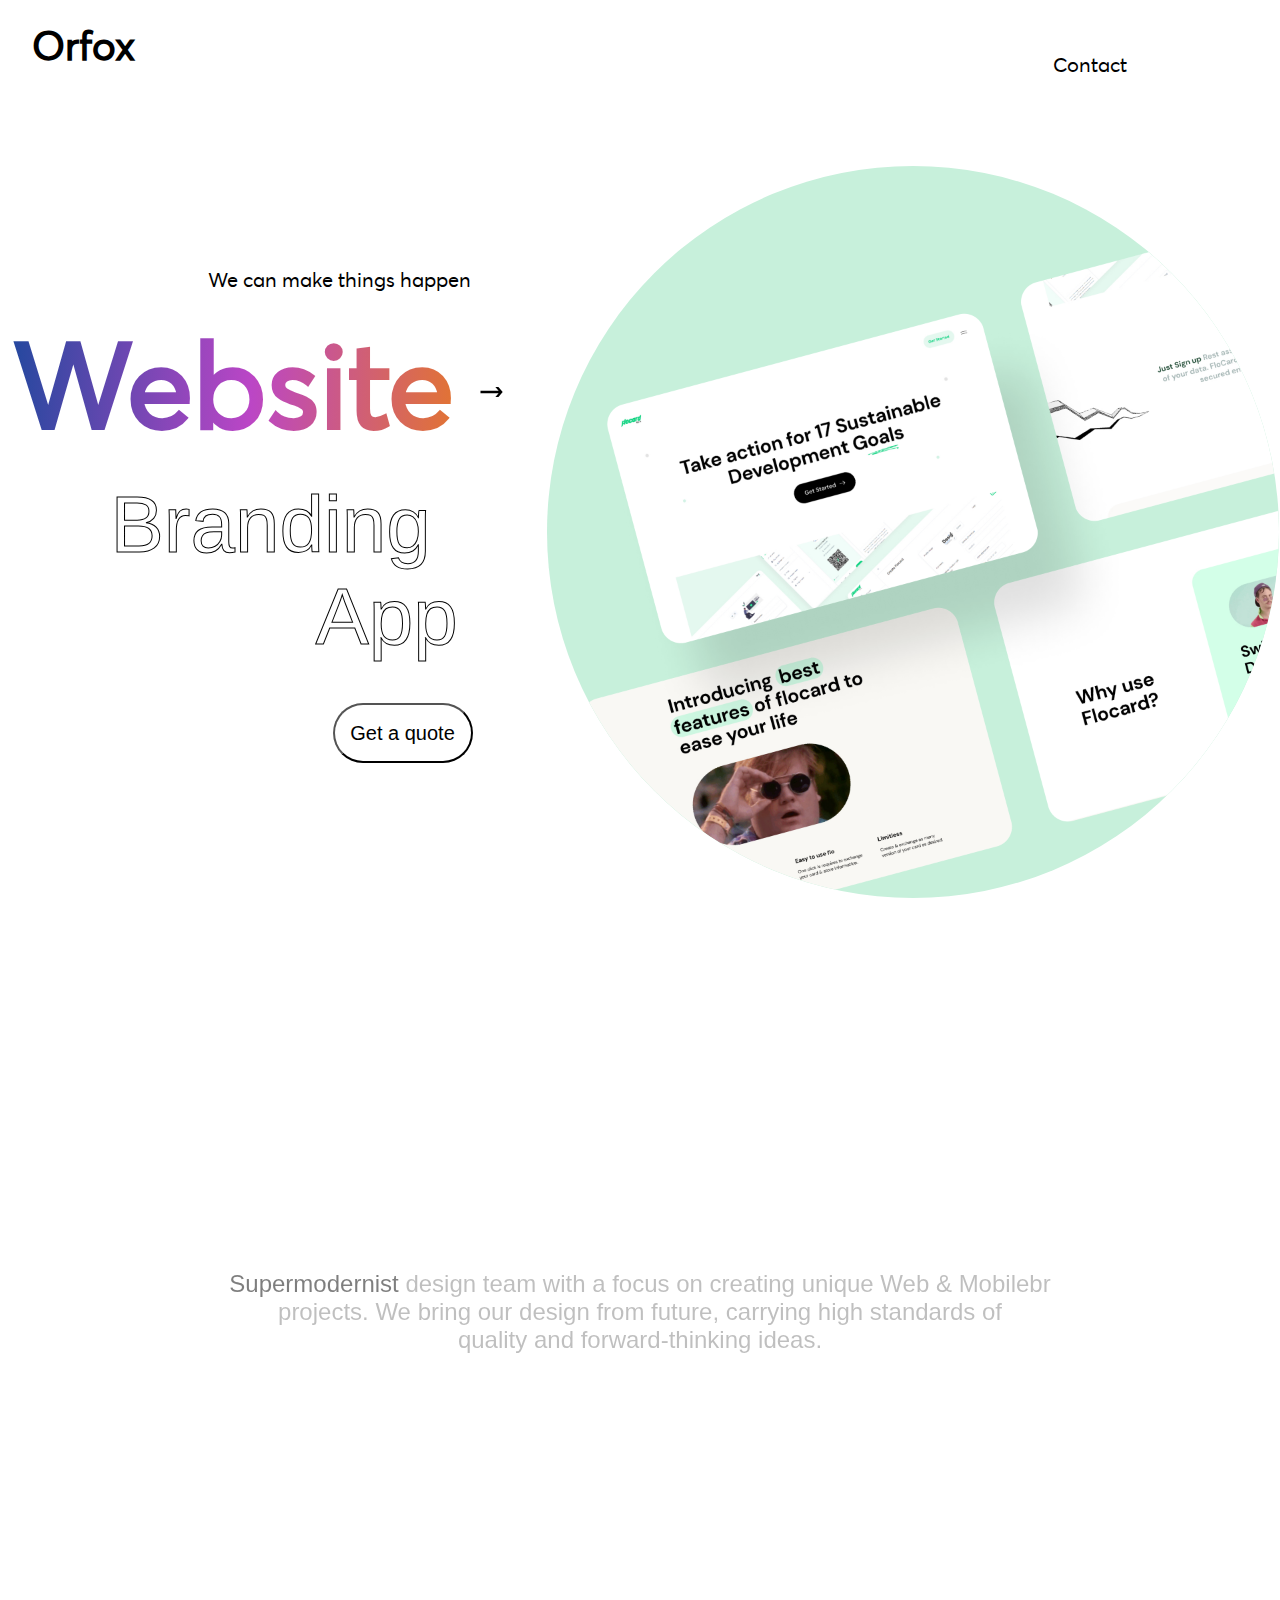
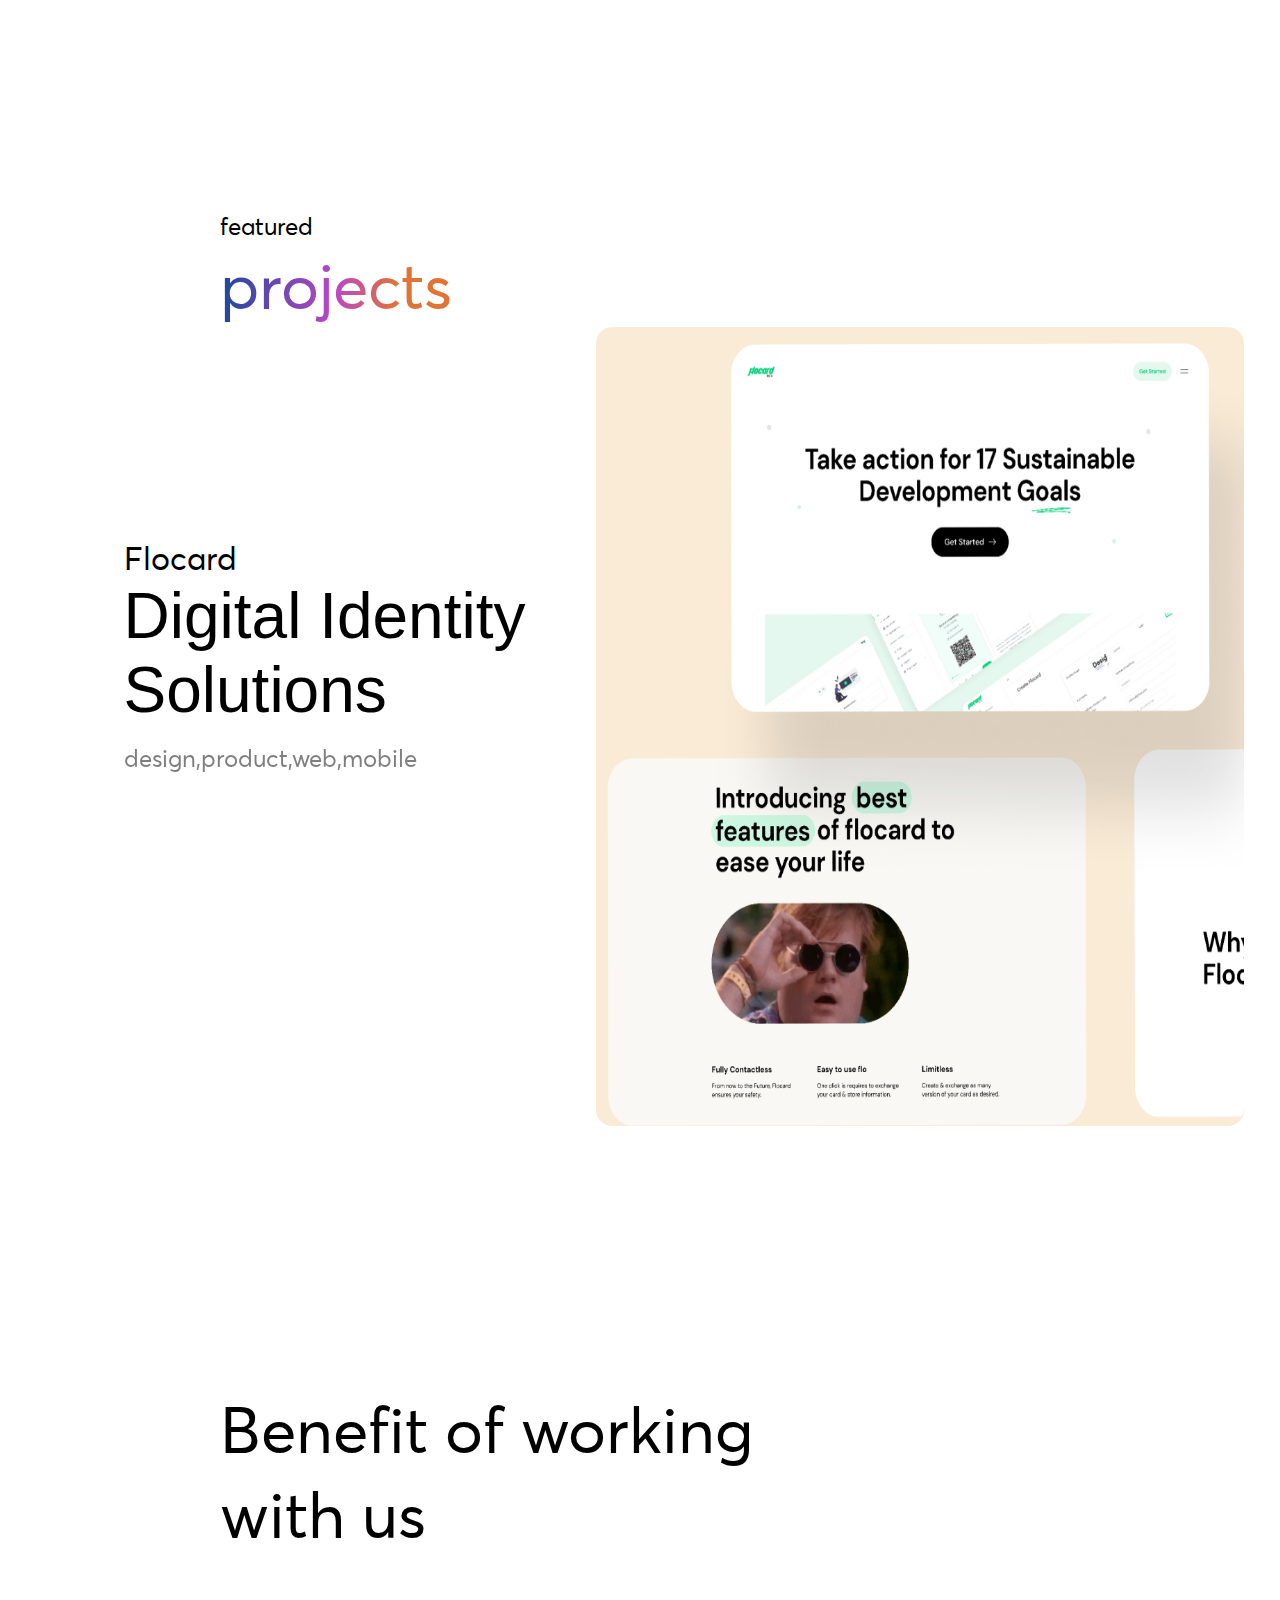
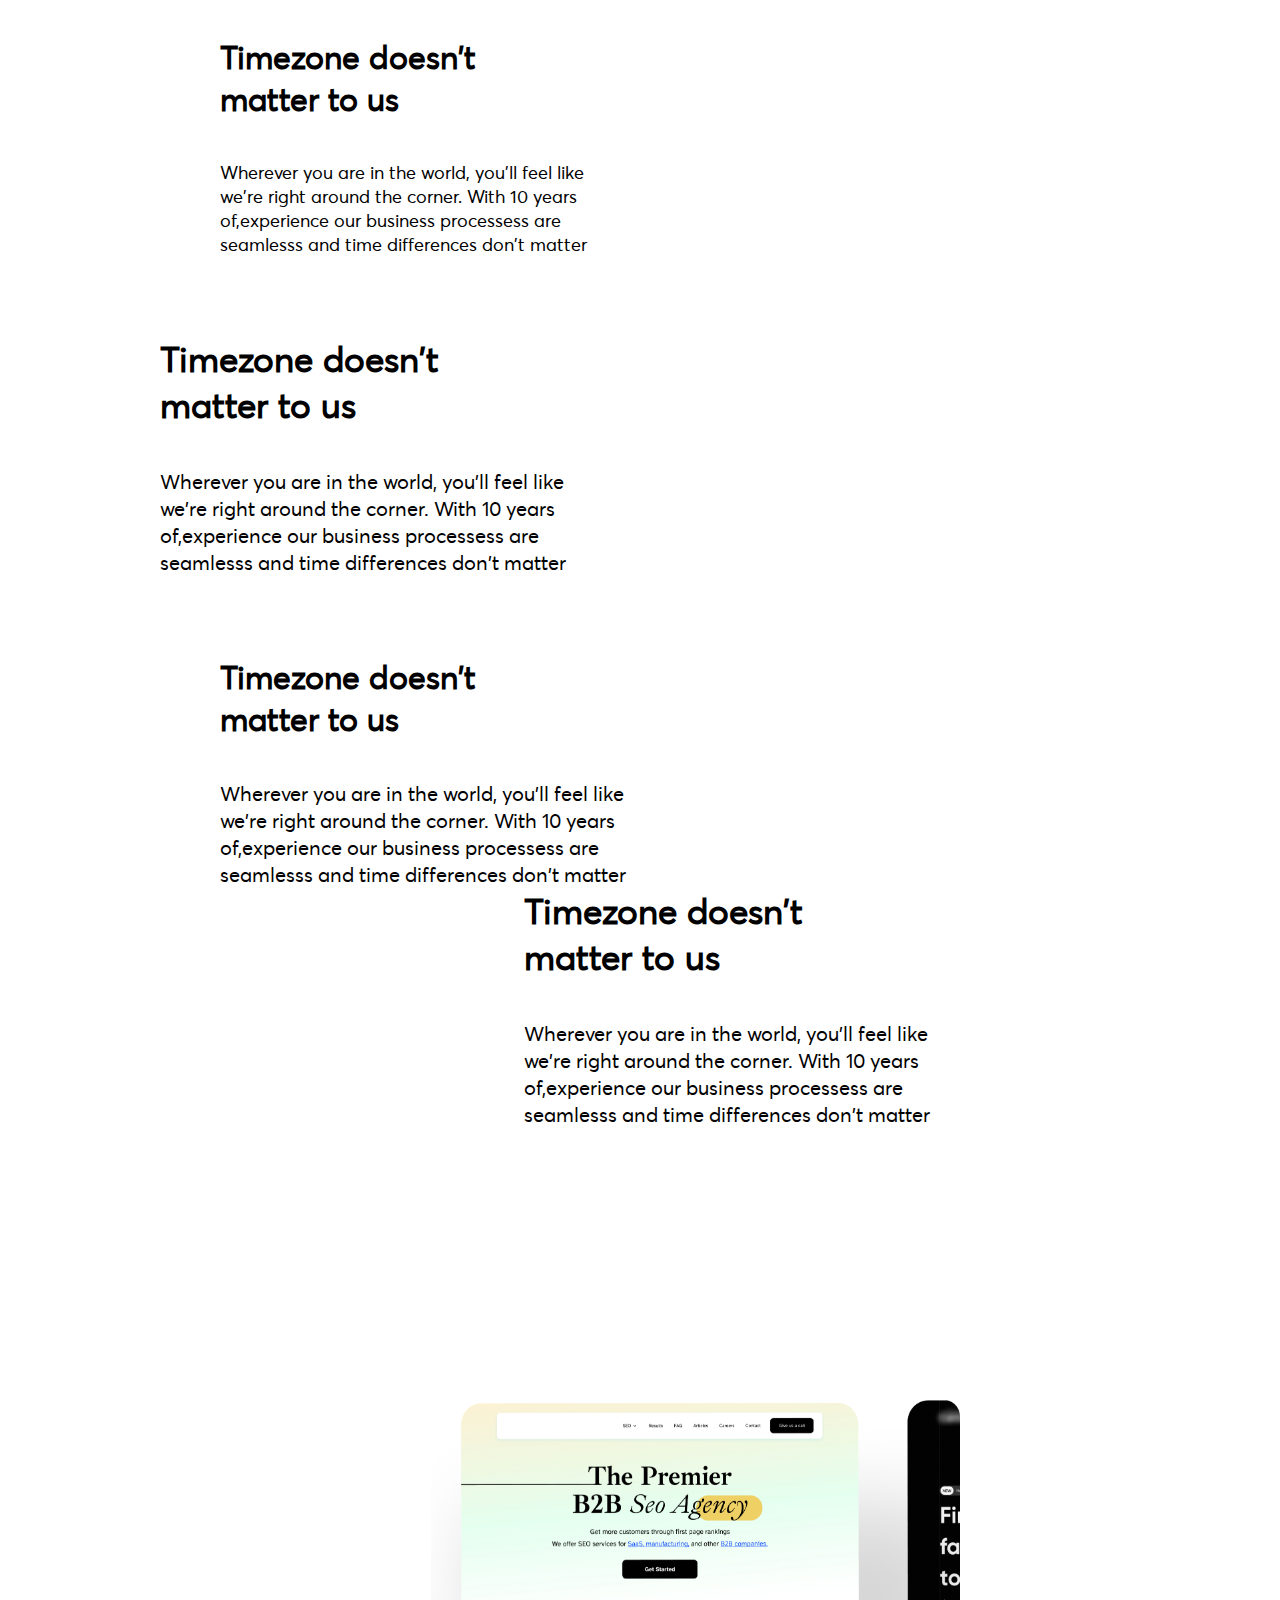
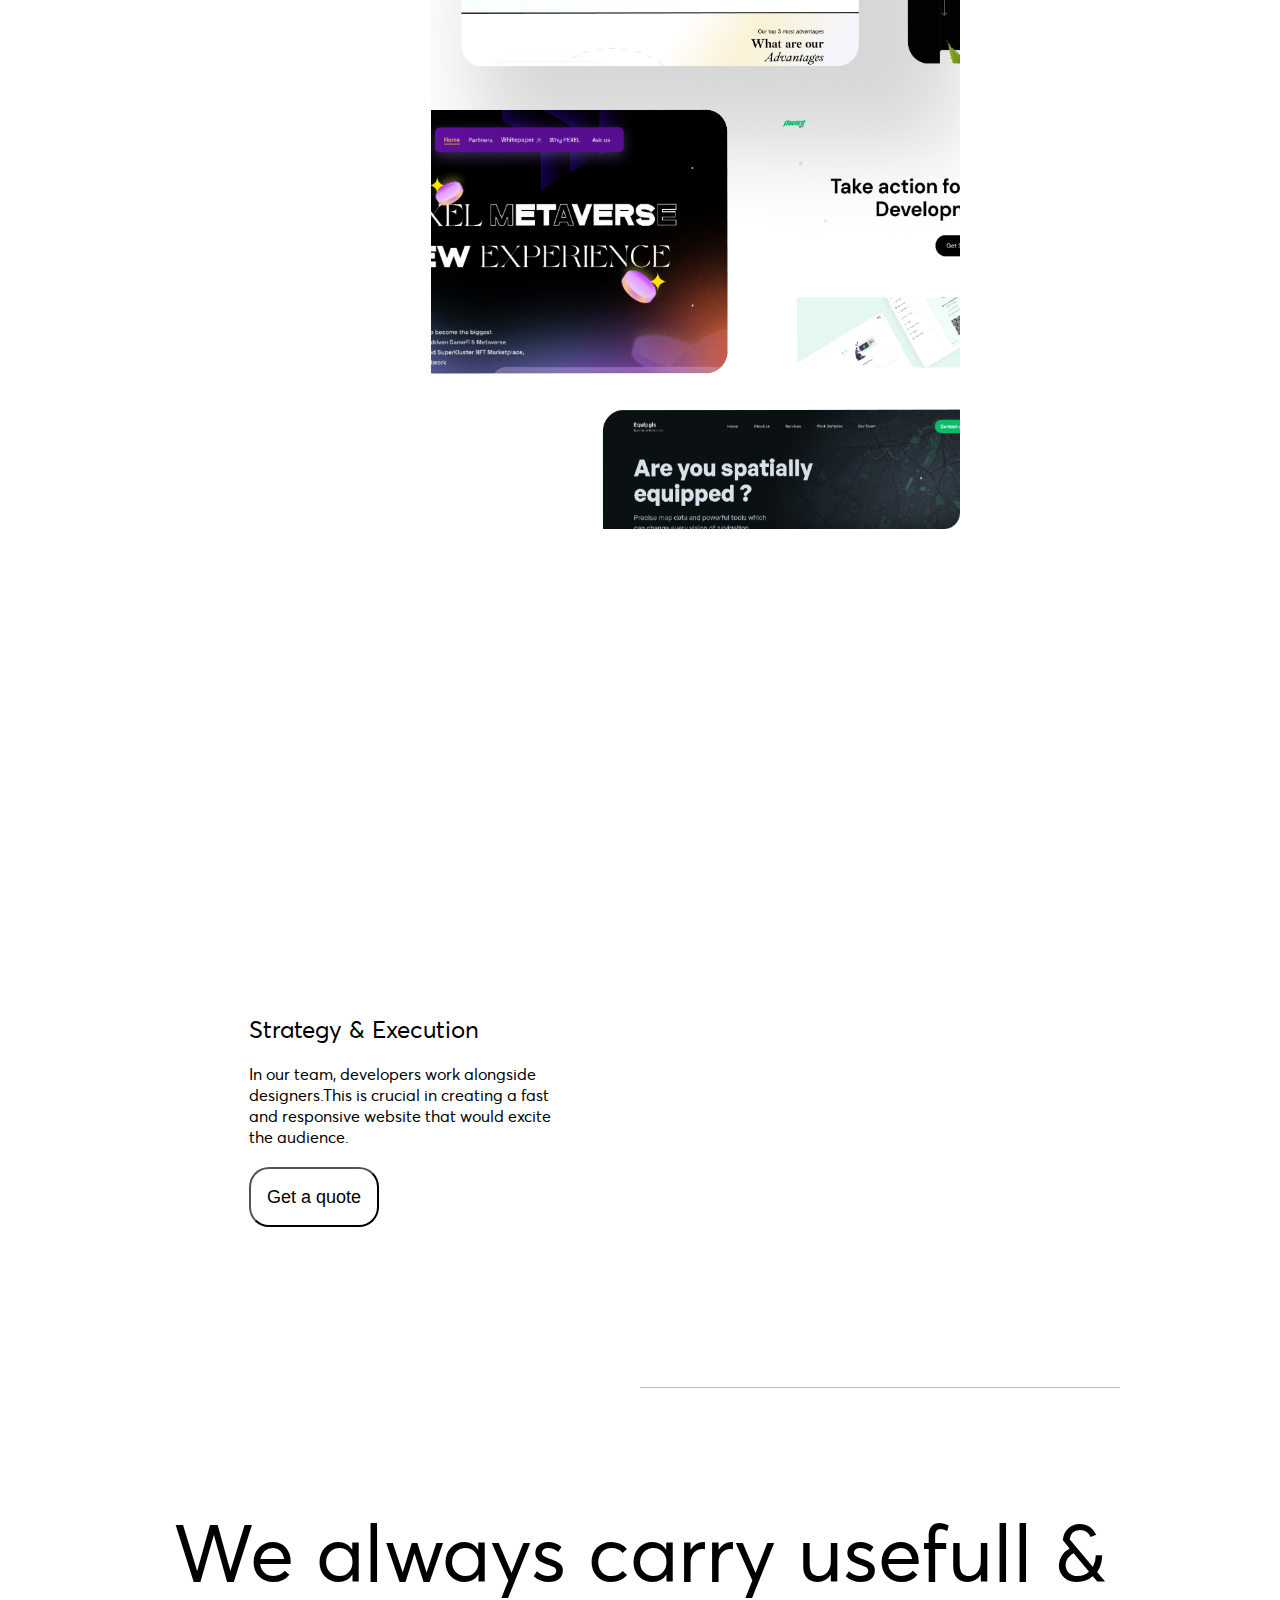
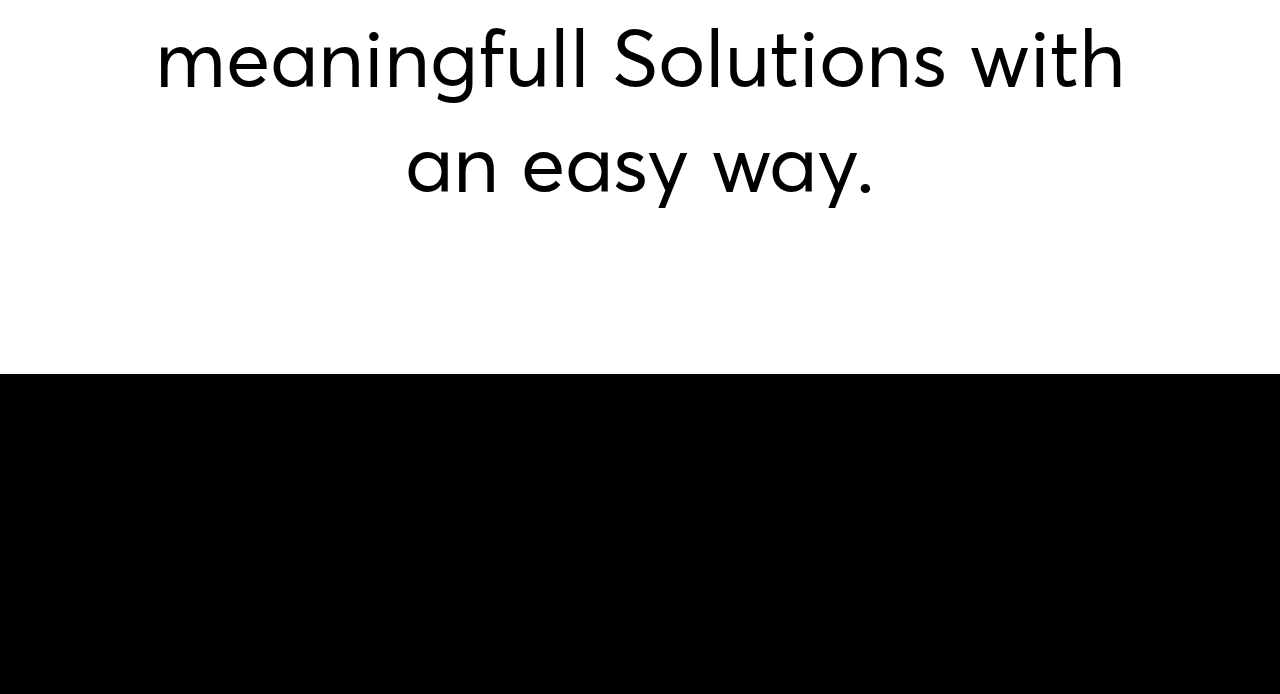
==== index.html @ 04b957c3 "newcodes" ====
<!DOCTYPE html>
<html lang="en">

<head>
    <meta charset="UTF-8">
    <meta http-equiv="X-UA-Compatible" content="IE=edge">
    <meta name="viewport" content="width=device-width, initial-scale=1.0">
    <title>Orfox</title>
    <link rel="stylesheet" href="style.css">
    <!-- @font-family: "myfont";
    src: url(website/myfont.ttf); -->

</head>

<body>
    <div class="nav">
        <label class="logo">Orfox</label>
        <ul>
            <li><a href="#">Contact</a></li>
        </ul>
    </div>
    <div class="row">
        <div class="col-1">
            <div>
                <p style="font-size:20px; margin-left: 206px;">We can make things happen</p>
                <div style="display: flex;">

                    <h1> <a href="#">Website</a> </h1>
                    <span style="font-size: 50px;
                    margin-top: 40px;
                    padding: 40px;">&#8407;</span>
                </div>
                <span class="branding">Branding<br></span>
                <span class="branding-app">App</span>
            </div>
            <input class="btn-primary" type="button" value="Get a quote">
            <!-- <a href="#" class="quote">Get a quote</a> -->
        </div>
        <div class="col-2">
            <div class="img">
                <img src="img1.png">
            </div>
        </div>
    </div>
    <div class="details">

        <p>
            <span class="word">Supermodernist</span> <span class="rest-word">
                design team with a focus on creating
                unique Web &
                Mobilebr
                <br>
                projects. We bring our design from future, carrying high standards of
                <br>
                quality and forward-thinking ideas.
            </span>
        </p>
    </div>
    <div style="margin-left: 220px;">
        <p style="font-size: 24px;">featured</p>

        <p class="project-text">projects</p>
    </div>
    <div class="row">
        <div class="col-3">
            <div class="text">
                <p>Flocard</p>
                <p style="font-family: 'Poppins', sans-serif;
                font-size: 64px;">Digital Identity <br>
                    Solutions</p>
                <p class="opacity-para">design,product,web,mobile</p>
            </div>
        </div>
        <div class="col-4">
            <div class="pic">
                <img style="width: 648px; height: 799px; background-color: antiquewhite; border-radius: 16px;"
                    src="img2.png">
            </div>
        </div>
    </div>
    <div class="middle-para">
        <div class="middle-text">
            <p>Benefit of working <br>
                with us</p>
            <div class="heading-1">
                <p> <b> Timezone doesn't <br>
                        matter to us </b> </p>
                <p style="
                font-size: 18px;
                margin-top: 40px;
              ">Wherever you are in the world, you'll feel like <br>
                    we're right around the corner. With 10 years <br>
                    of,experience our business processess are <br>
                    seamlesss and time differences don't matter</p>
            </div>
        </div>
        <div class="heading-2">
            <p> <b> Timezone doesn't <br>
                    matter to us </b> </p>
            <p style="
                font-size: 20px;
                margin-top: 40px;
              ">Wherever you are in the world, you'll feel like <br>
                we're right around the corner. With 10 years <br>
                of,experience our business processess are <br>
                seamlesss and time differences don't matter</p>
        </div>
    </div>

    <div class="last-para">
        <div class="last-text">
            <!-- <p>Benefit of working <br>
                with us</p> -->
            <div class="heading-1">
                <p> <b> Timezone doesn't <br>
                        matter to us </b> </p>
                <p style="
                font-size: 20px;
                margin-top: 40px;
              ">Wherever you are in the world, you'll feel like <br>
                    we're right around the corner. With 10 years <br>
                    of,experience our business processess are <br>
                    seamlesss and time differences don't matter</p>
            </div>
        </div>
        <div class="heading-4">
            <p> <b> Timezone doesn't <br>
                    matter to us </b> </p>
            <p style="font-size: 20px; margin-top: 40px;">
                Wherever you are in the world, you'll feel like <br>
                we're right around the corner. With 10 years <br>
                of,experience our business processess are <br>
                seamlesss and time differences don't matter</p>
        </div>
    </div>

    <div class="row">
        <div class="col-5">
            <img src="last-section.png" style="width: 529px; height: 729px;
            margin-top: 17rem; ">
        </div>
        <div class="col-6">
            <span>Strategy & Execution</span>
            <p>In our team, developers work alongside <br>
                designers.This is crucial in creating a fast <br>
                and responsive website that would excite <br> the audience. </p>
            <input class="btn-secondary" type="button" value="Get a quote">
        </div>
    </div>

    <span class="false-line"></span>

    <p class="footer-line">We always carry usefull & <br> meaningfull Solutions with <br> an easy way.</p>


    <div class="footer">
        <!-- <div class="footer-text">
            <p>Orfox</p>
            <p>Copyright © 2020</p>
        </div> -->

</body>

</html>
---- style.css ----
/* Fonts */

@font-face {
  font-family: "averta_cyblack_italic";
  src: url("./fonts/avertacy-blackitalic-webfont.woff2") format("woff2"),
    url("./fonts/avertacy-blackitalic-webfont.woff") format("woff");
  font-weight: normal;
  font-style: normal;
}

@font-face {
  font-family: "averta_cyextrabold_italic";
  src: url("./fonts/avertacy-extrabolditalic-webfont.woff2") format("woff2"),
    url("./fonts/avertacy-extrabolditalic-webfont.woff") format("woff");
  font-weight: normal;
  font-style: normal;
}

@font-face {
  font-family: "averta_cysemibold_italic";
  src: url("./fonts/avertacy-semibolditalic-webfont.woff2") format("woff2"),
    url("./fonts/avertacy-semibolditalic-webfont.woff") format("woff");
  font-weight: normal;
  font-style: normal;
}

@font-face {
  font-family: "averta_cyregular_italic";
  src: url("./fonts/avertacy-regularitalic-webfont.woff2") format("woff2"),
    url("./fonts/avertacy-regularitalic-webfont.woff") format("woff");
  font-weight: normal;
  font-style: normal;
}

@font-face {
  font-family: "averta_cylight_italic";
  src: url("./fonts/avertacy-lightitalic-webfont.woff2") format("woff2"),
    url("./fonts/avertacy-lightitalic-webfont.woff") format("woff");
  font-weight: normal;
  font-style: normal;
}

@font-face {
  font-family: "averta_cythin_italic";
  src: url("./fonts/avertacy-thinitalic-webfont.woff2") format("woff2"),
    url("./fonts/avertacy-thinitalic-webfont.woff") format("woff");
  font-weight: normal;
  font-style: normal;
}

@font-face {
  font-family: "averta_cyextrathin_italic";
  src: url("./fonts/avertacy-extrathinitalic-webfont.woff2") format("woff2"),
    url("./fonts/avertacy-extrathinitalic-webfont.woff") format("woff");
  font-weight: normal;
  font-style: normal;
}

@font-face {
  font-family: "averta_cyblack";
  src: url("./fonts/avertacy-black-webfont.woff2") format("woff2"),
    url("./fonts/avertacy-black-webfont.woff") format("woff");
  font-weight: normal;
  font-style: normal;
}

@font-face {
  font-family: "averta_cyextrabold";
  src: url("./fonts/avertacy-extrabold-webfont.woff2") format("woff2"),
    url("./fonts/avertacy-extrabold-webfont.woff") format("woff");
  font-weight: normal;
  font-style: normal;
}

@font-face {
  font-family: "averta_cybold";
  src: url("./fonts/avertacy-bold-webfont.woff2") format("woff2"),
    url("./fonts/avertacy-bold-webfont.woff") format("woff");
  font-weight: normal;
  font-style: normal;
}

@font-face {
  font-family: "averta_cyregular";
  src: url("./fonts/avertacy-regular-webfont.woff2") format("woff2"),
    url("./fonts/avertacy-regular-webfont.woff") format("woff");
  font-weight: normal;
  font-style: normal;
}

* {
  margin: 0;
  padding: 0;
  text-decoration: none;
  list-style: none;
}
body {
  font-family: "averta_cyregular";
  /* font-size: 16px;
  color: #000;
  background-color: #fff; */
}

label.logo {
  font-size: 40px;
  padding: 2rem;
  font-weight: bold;
  line-height: 90px;
}
.nav ul {
  float: right;
  margin-right: 130px;
}
.nav li {
  display: inline-block;
  margin: 0 10px;
  font-size: 20px;
  border-radius: 20px;
  display: flex;
  align-items: center;
  margin-top: 40px;
  line-height: 50px;
  /* background-color: rgb(36, 36, 36); */
  /* color: black; */
  /* filter: brightness(0.8); */
}
.nav li a {
  color: black;
  width: 100px;
  text-align: center;
}
.nav li :hover {
  background-color: black;
  border-radius: 20px;
}
.nav li a:hover {
  color: white;
}
/* p {
  font-size: larger;
  padding: 200px;
} */
.row {
  display: flex;
  justify-content: space-around;
  /* text-align: center; */
  flex-wrap: wrap;
}
.col-1 {
  /* flex-basis: 50%; */
  min-width: 300px;
  margin-top: 11rem;
}
.col-1 h1 {
  font-size: 120px;
  margin: 10px;
  background: linear-gradient(
    92.93deg,
    #26489f 0.91%,
    #bb46c6 53.99%,
    #e17335 98.91%
  );
  background-clip: text;
  -webkit-text-fill-color: transparent;
}
.col-1 h2 {
  font-size: 70px;
  margin-left: 155px;
  font-family: Outline, Sans Serif;
}

.quote {
  display: inline-block;
  margin-left: 155px;
  font-size: 15px;
  border-radius: 20px;

  text-align: center;
  margin-top: 40px;
  line-height: 50px;
  background-color: black;
  color: white;
  border-radius: 20px;
  width: 130px;
}
.col-2 img {
  width: 732px;
  border-radius: 368px;
  margin-top: 76px;
  height: 732px;
  background-color: #c7f0db;
}
.details {
  height: 60vh;
  text-align: center;
  margin-top: 23rem;
  font-size: 24px;
  font-family: "Poppins", sans-serif;
}
.details,
.rest-word {
  opacity: 0.5;
}
.project-text {
  font-size: 64px;

  background: linear-gradient(
    92.93deg,
    #26489f 0.91%,
    #bb46c6 10.99%,
    #e17335 16.91%
  );
  background-clip: border-box;
  background-clip: text;
  -webkit-text-fill-color: transparent;
}
/* .pic {
  width: 40rem;
  height: 45rem;
  margin-top: 60px;
} */
.text {
  font-size: 32px;
  margin-top: 210px;
  margin-left: 88px;
}
.opacity-para {
  font-size: 20px;
  margin-top: 15px;
  opacity: 0.5;
  font-size: 24px;
}
.middle-text {
  font-size: 64px;
  margin-top: 16rem;
  margin-left: 220px;
}

.heading-1 {
  margin-top: 80px;
  font-size: 32px;
}
.word {
  color: black;
}
.middle-para {
  display: ruby-base;
}
.heading-2 {
  margin-top: 80px;
  font-size: 35px;
  margin-left: 10rem;
}

.last-para {
  display: block ruby;
  margin-left: 220px;
}
.heading-4 {
  /* display: block ruby; */
  margin-left: 220px;
  font-size: 35px;
  margin-left: 19rem;
}

.col-6 span {
  font-size: 24px;
}
.col-6 p {
  margin-top: 18px;
}
.col-6 {
  margin-right: 30rem;
  margin-top: 30rem;
}
.col-5 {
  margin-left: 10rem;
}
.col-5 img {
  width: 529px;
  height: 729px;
  margin-top: 17rem;
  margin-right: 50px;
}
.btn-primary {
  background-color: white;
  width: 140px;
  height: 60px;
  border-radius: 30px;
  margin-top: 20px;
  font-size: 20px;
  border-color: #000;
  margin-left: 331px;
  margin-top: 40px;
}
.btn-primary:hover {
  background-color: #000;
  color: white;
}

.btn-secondary {
  background-color: white;
  width: 130px;
  height: 60px;
  border-radius: 20px;
  margin-top: 20px;
  font-size: 18px;
  border-color: #000;
  /* margin-left: 152px; */
  /* margin-top: 50px; */
}
.btn-secondary:hover {
  background-color: #000;
  color: white;
}
/* .branding {
  font-family: Averta CY;
  font-weight: 600;
  font-style: Semibold;
} */
.branding {
  font-family: "Averta CY", sans-serif;
  font-size: 5rem;
  -webkit-text-stroke: 1px #000;
  color: transparent;
  margin-left: 109px;
}
.branding-app {
  font-family: "Averta CY", sans-serif;
  font-size: 5rem;
  -webkit-text-stroke: 1px #000;
  color: transparent;
  margin-left: 314px;
}
.false-line {
  width: 30rem;
  border-bottom: 1px solid #bcbcbc;
  position: absolute;
  display: flex;
  justify-content: center;
  margin-left: 40rem;
  margin-top: 10rem;
}
.footer-line {
  margin-top: 17rem;
  font-size: 80px;
  display: flex;
  text-align: center;
  justify-content: center;
}
.footer {
  display: flex;
  justify-content: right;
  align-items: center;
  margin-top: 10rem;
  background-color: #000;
  color: white;
  height: 20rem;
}
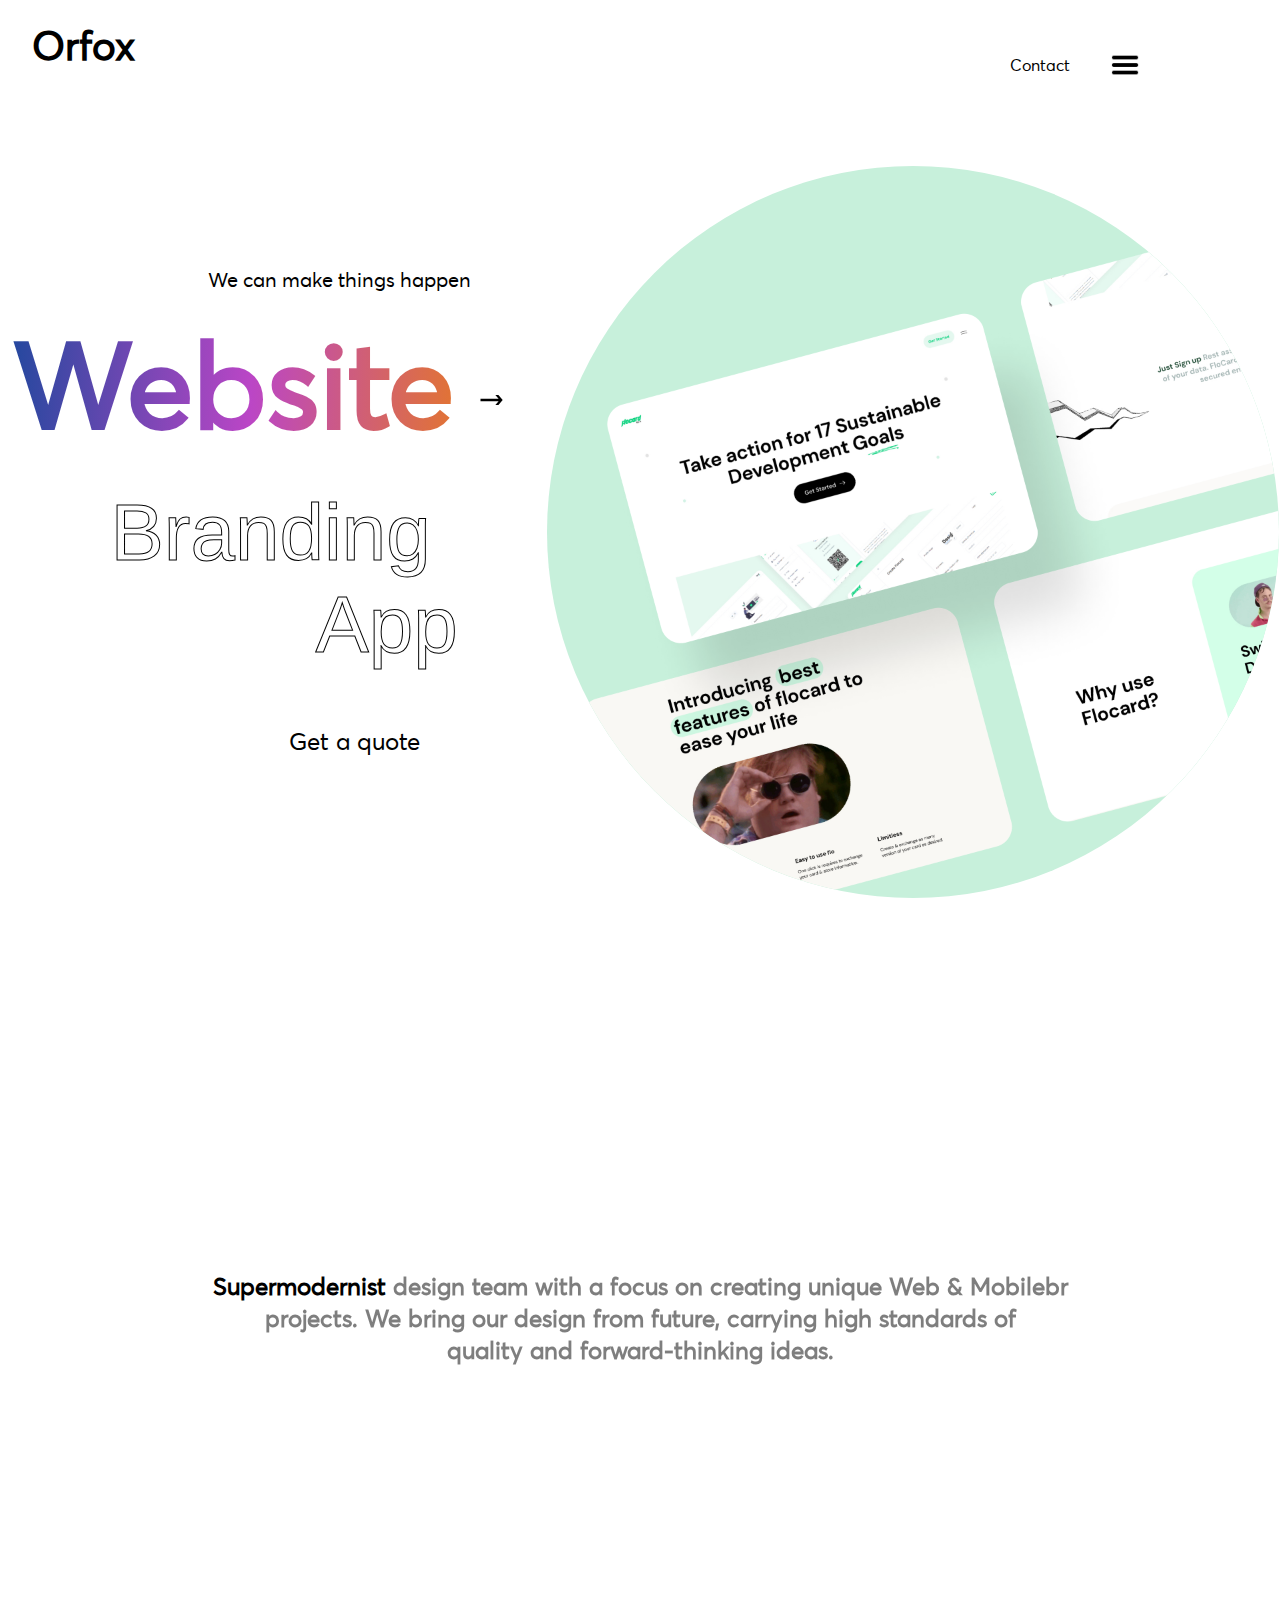
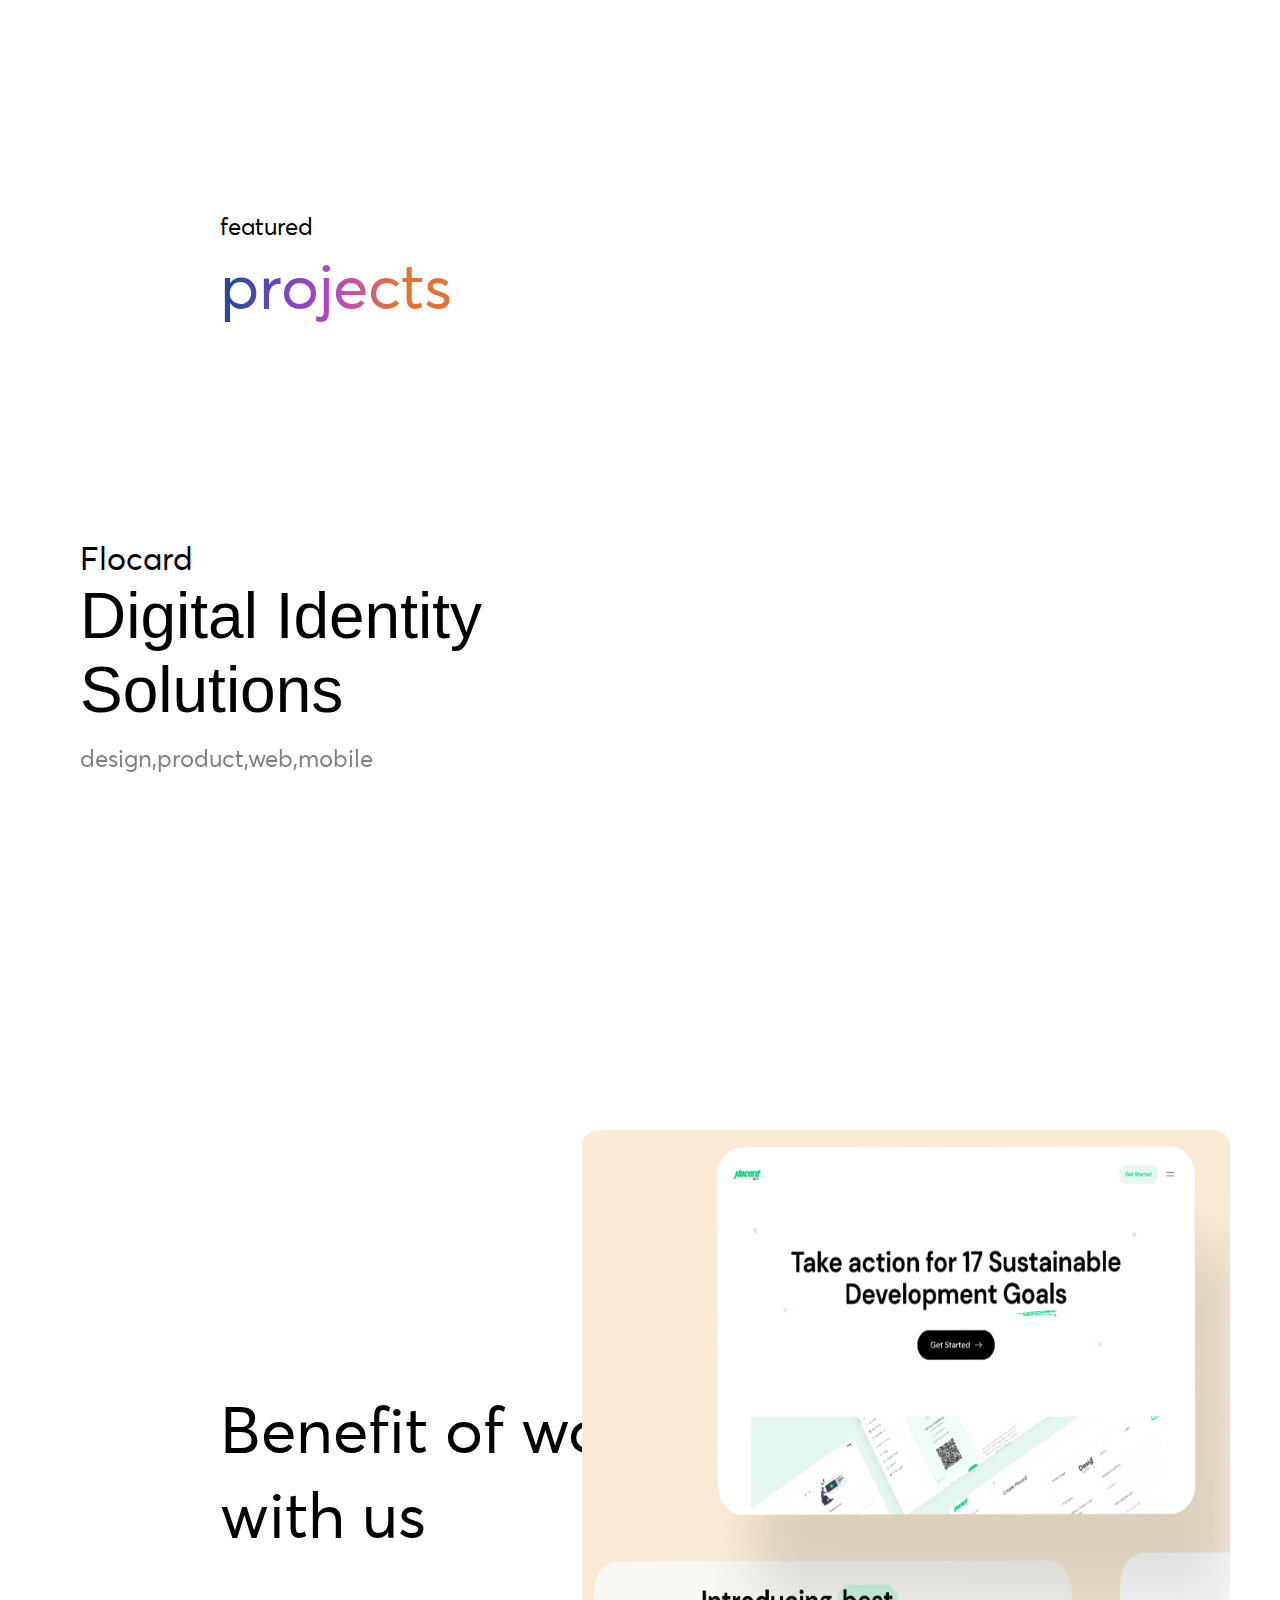
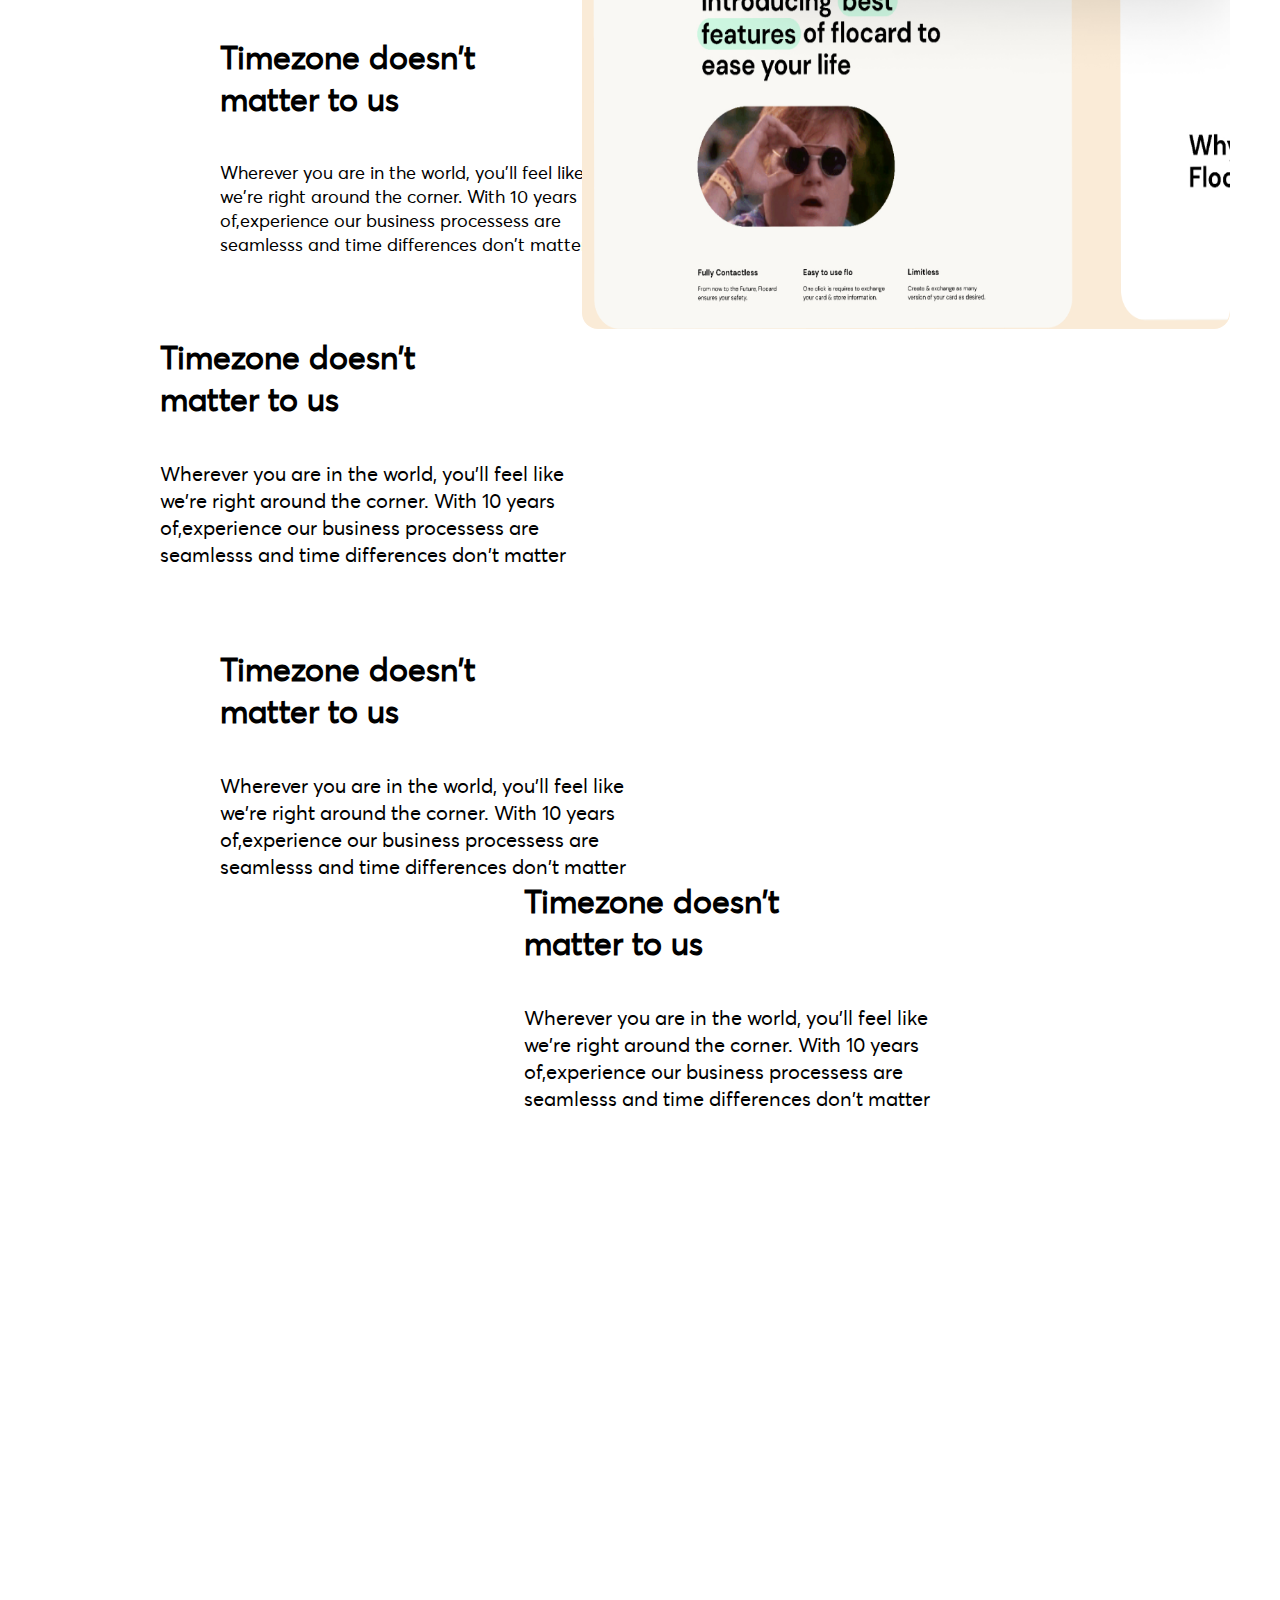
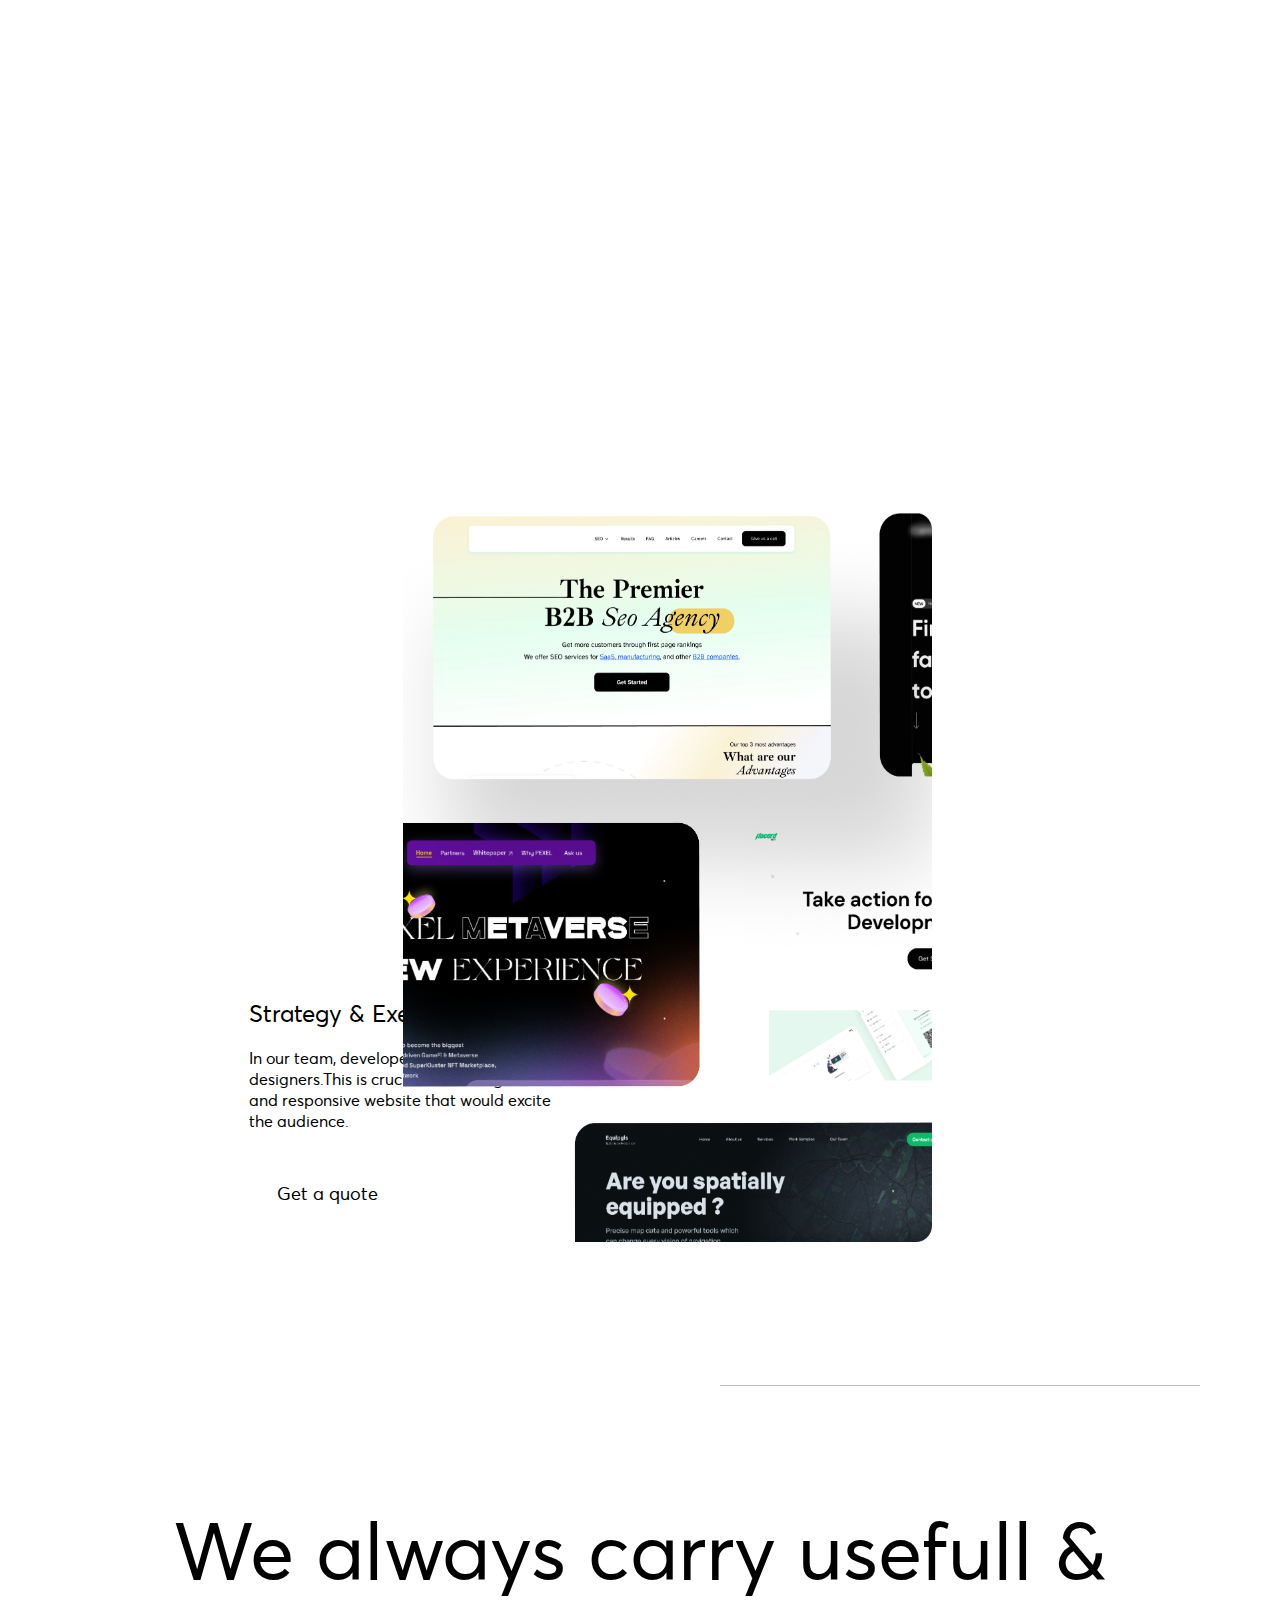
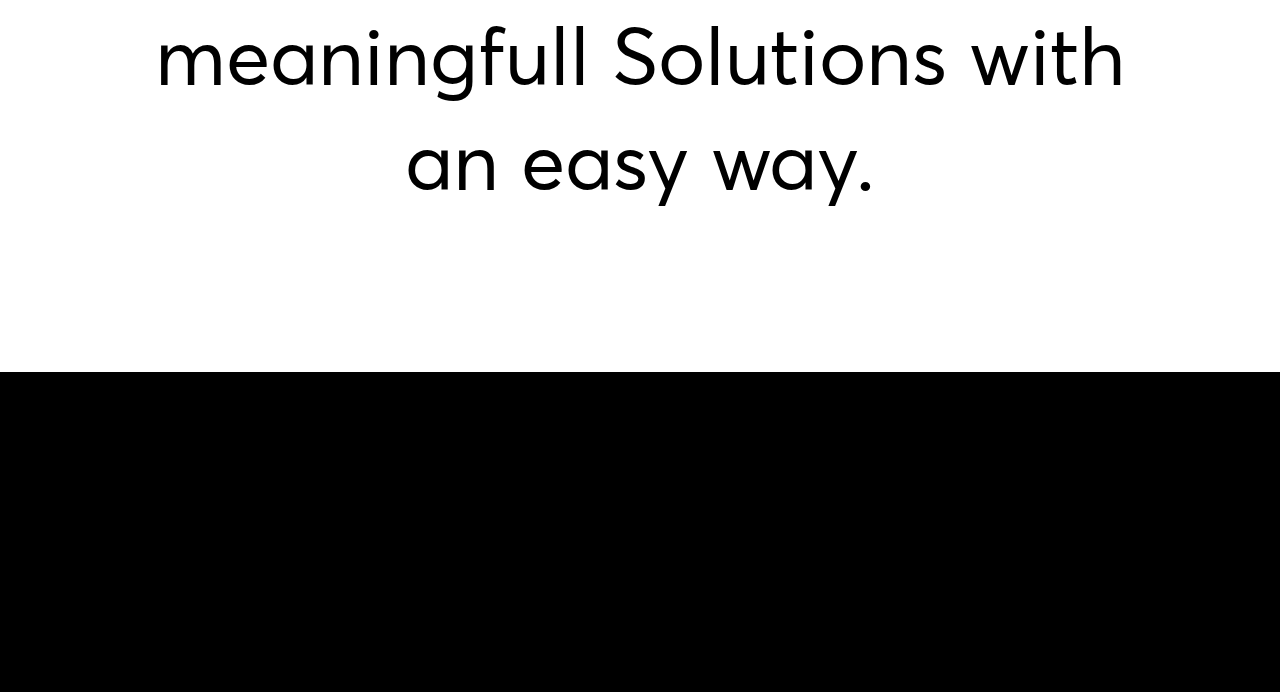
==== commit 463a217d: "addcodes" ====
--- a/index.html
+++ b/index.html
@@ -6,6 +6,7 @@
     <meta http-equiv="X-UA-Compatible" content="IE=edge">
     <meta name="viewport" content="width=device-width, initial-scale=1.0">
     <title>Orfox</title>
+    <link rel="stylesheet" href="https://unpkg.com/aos@next/dist/aos.css" />
     <link rel="stylesheet" href="style.css">
     <!-- @font-family: "myfont";
     src: url(website/myfont.ttf); -->
@@ -15,8 +16,10 @@
 <body>
     <div class="nav">
         <label class="logo">Orfox</label>
-        <ul>
+        <ul style="display: flex;">
             <li><a href="#">Contact</a></li>
+            <li><img src="menu.png" height="30px" width="30px"></li>
+            <!-- <li><span class="menu"></span></li> -->
         </ul>
     </div>
     <div class="row">
@@ -25,20 +28,22 @@
                 <p style="font-size:20px; margin-left: 206px;">We can make things happen</p>
                 <div style="display: flex;">
 
-                    <h1> <a href="#">Website</a> </h1>
+                    <h1> <a href="#" onclick="myFunction()">Website</a> </h1>
                     <span style="font-size: 50px;
-                    margin-top: 40px;
+                    margin-top: 48px;
                     padding: 40px;">&#8407;</span>
                 </div>
                 <span class="branding">Branding<br></span>
                 <span class="branding-app">App</span>
             </div>
-            <input class="btn-primary" type="button" value="Get a quote">
+            <div class="btn-primary" type="button"><span class="quote-btn">Get a quote</span> </div>
             <!-- <a href="#" class="quote">Get a quote</a> -->
         </div>
         <div class="col-2">
             <div class="img">
-                <img src="img1.png">
+
+
+                <img data-aos="slide-up" src="img1.png" id="edit-img">
             </div>
         </div>
     </div>
@@ -72,7 +77,7 @@
             </div>
         </div>
         <div class="col-4">
-            <div class="pic">
+            <div data-aos="slide-up" class="pic">
                 <img style="width: 648px; height: 799px; background-color: antiquewhite; border-radius: 16px;"
                     src="img2.png">
             </div>
@@ -136,7 +141,7 @@
 
     <div class="row">
         <div class="col-5">
-            <img src="last-section.png" style="width: 529px; height: 729px;
+            <img data-aos="slide-up" src="last-section.png" style="width: 529px; height: 729px;
             margin-top: 17rem; ">
         </div>
         <div class="col-6">
@@ -144,7 +149,7 @@
             <p>In our team, developers work alongside <br>
                 designers.This is crucial in creating a fast <br>
                 and responsive website that would excite <br> the audience. </p>
-            <input class="btn-secondary" type="button" value="Get a quote">
+            <div class="btn-secondary" type="button">Get a quote</div>
         </div>
     </div>
 
@@ -159,6 +164,37 @@
             <p>Copyright © 2020</p>
         </div> -->
 
+        <!-- our aos data -->
+        <script src="https://unpkg.com/aos@next/dist/aos.js"></script>
+        <script>
+            AOS.init(
+                {
+                    duration: 1000,
+                    once: true,
+                    delay: 100,
+                }
+            );
+
+            const myFunction = () => {
+                const image = document.getElementById("edit-img");
+                image.src = "img2.png";
+                document.getElementById("edit-img").style.backgroundColor = "antiquewhite";
+                image.classList.remove("aos-init")
+
+                image.classList.remove("aos-animate")
+
+                setTimeout(() => {
+                    image.classList.add("aos-init")
+
+                    image.classList.add("aos-animate")
+
+
+                }, 400);
+            }
+
+
+
+        </script>
 </body>
 
 </html>--- a/style.css
+++ b/style.css
@@ -101,6 +101,26 @@
   background-color: #fff; */
 }
 
+/* .menu {
+  position: relative;
+  display: block;
+  width: 100%;
+  height: 2px;
+  margin: 5px 0;
+  top: 0;
+  z-index: 1;
+  backface-visibility: hidden;
+  background: currentColor;
+  transition: top 0.3s 0.3s, transform 0.3s, -webkit-transform 0.3s,
+    -moz-transform 0.3s, -o-transform 0.3s;
+} */
+/* .quote-btn {
+  margin-top: 24px;
+  margin-bottom: 24px;
+  margin-left: 32px;
+  margin-right: 32px;
+  font-size: 16px;
+} */
 label.logo {
   font-size: 40px;
   padding: 2rem;
@@ -128,14 +148,18 @@
   color: black;
   width: 100px;
   text-align: center;
-}
-.nav li :hover {
+  font-size: 16px;
+}
+.nav a:hover {
   background-color: black;
   border-radius: 20px;
-}
-.nav li a:hover {
-  color: white;
-}
+  color: white;
+  font-size: 16px;
+}
+/* .nav a:hover {
+  color: white;
+  font-size: 16px;
+} */
 /* p {
   font-size: larger;
   padding: 200px;
@@ -153,6 +177,7 @@
 }
 .col-1 h1 {
   font-size: 120px;
+  font-weight: 700;
   margin: 10px;
   background: linear-gradient(
     92.93deg,
@@ -195,9 +220,9 @@
   text-align: center;
   margin-top: 23rem;
   font-size: 24px;
-  font-family: "Poppins", sans-serif;
-}
-.details,
+  font-weight: 600;
+  /* font-family: "Poppins", sans-serif; */
+}
 .rest-word {
   opacity: 0.5;
 }
@@ -222,7 +247,7 @@
 .text {
   font-size: 32px;
   margin-top: 210px;
-  margin-left: 88px;
+  margin-left: 30px;
 }
 .opacity-para {
   font-size: 20px;
@@ -248,7 +273,7 @@
 }
 .heading-2 {
   margin-top: 80px;
-  font-size: 35px;
+  font-size: 32px;
   margin-left: 10rem;
 }
 
@@ -259,7 +284,7 @@
 .heading-4 {
   /* display: block ruby; */
   margin-left: 220px;
-  font-size: 35px;
+  font-size: 32px;
   margin-left: 19rem;
 }
 
@@ -274,7 +299,7 @@
   margin-top: 30rem;
 }
 .col-5 {
-  margin-left: 10rem;
+  margin-left: 105px;
 }
 .col-5 img {
   width: 529px;
@@ -284,14 +309,16 @@
 }
 .btn-primary {
   background-color: white;
-  width: 140px;
-  height: 60px;
-  border-radius: 30px;
-  margin-top: 20px;
-  font-size: 20px;
+  border-radius: 100px;
+  font-size: 24px;
   border-color: #000;
-  margin-left: 331px;
-  margin-top: 40px;
+  padding-left: 32px;
+  padding-right: 32px;
+  padding-bottom: 24px;
+  padding-top: 24px;
+  float: right;
+  margin-top: 30px;
+  margin-right: 92px;
 }
 .btn-primary:hover {
   background-color: #000;
@@ -300,12 +327,24 @@
 
 .btn-secondary {
   background-color: white;
+  border-radius: 100px;
+  font-size: 18px;
+  border-color: #000;
+  padding-left: 28px;
+  padding-right: 28px;
+  padding-bottom: 20px;
+  padding-top: 20px;
+  float: left;
+  margin-top: 30px;
+  margin-right: 92px;
+
+  /* background-color: white;
   width: 130px;
   height: 60px;
   border-radius: 20px;
   margin-top: 20px;
   font-size: 18px;
-  border-color: #000;
+  border-color: #000; */
   /* margin-left: 152px; */
   /* margin-top: 50px; */
 }
@@ -338,7 +377,7 @@
   position: absolute;
   display: flex;
   justify-content: center;
-  margin-left: 40rem;
+  margin-left: 45rem;
   margin-top: 10rem;
 }
 .footer-line {
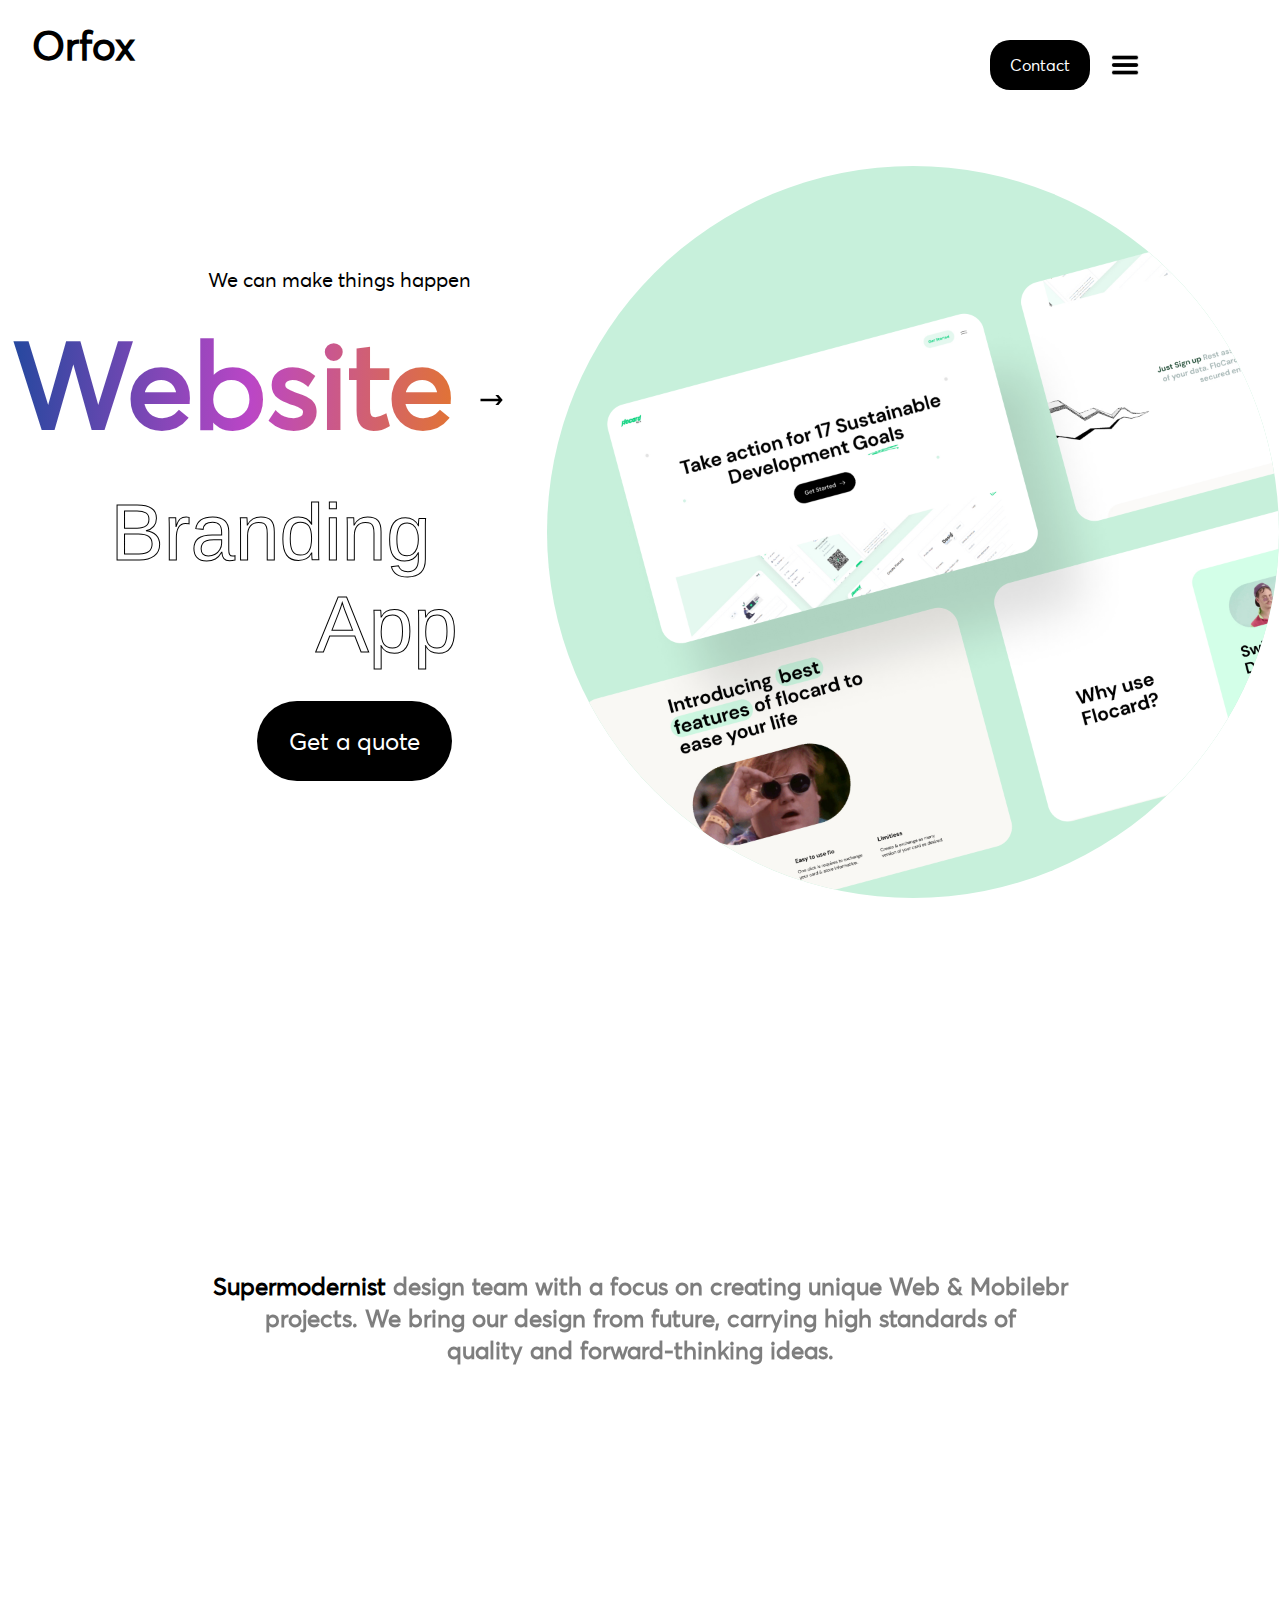
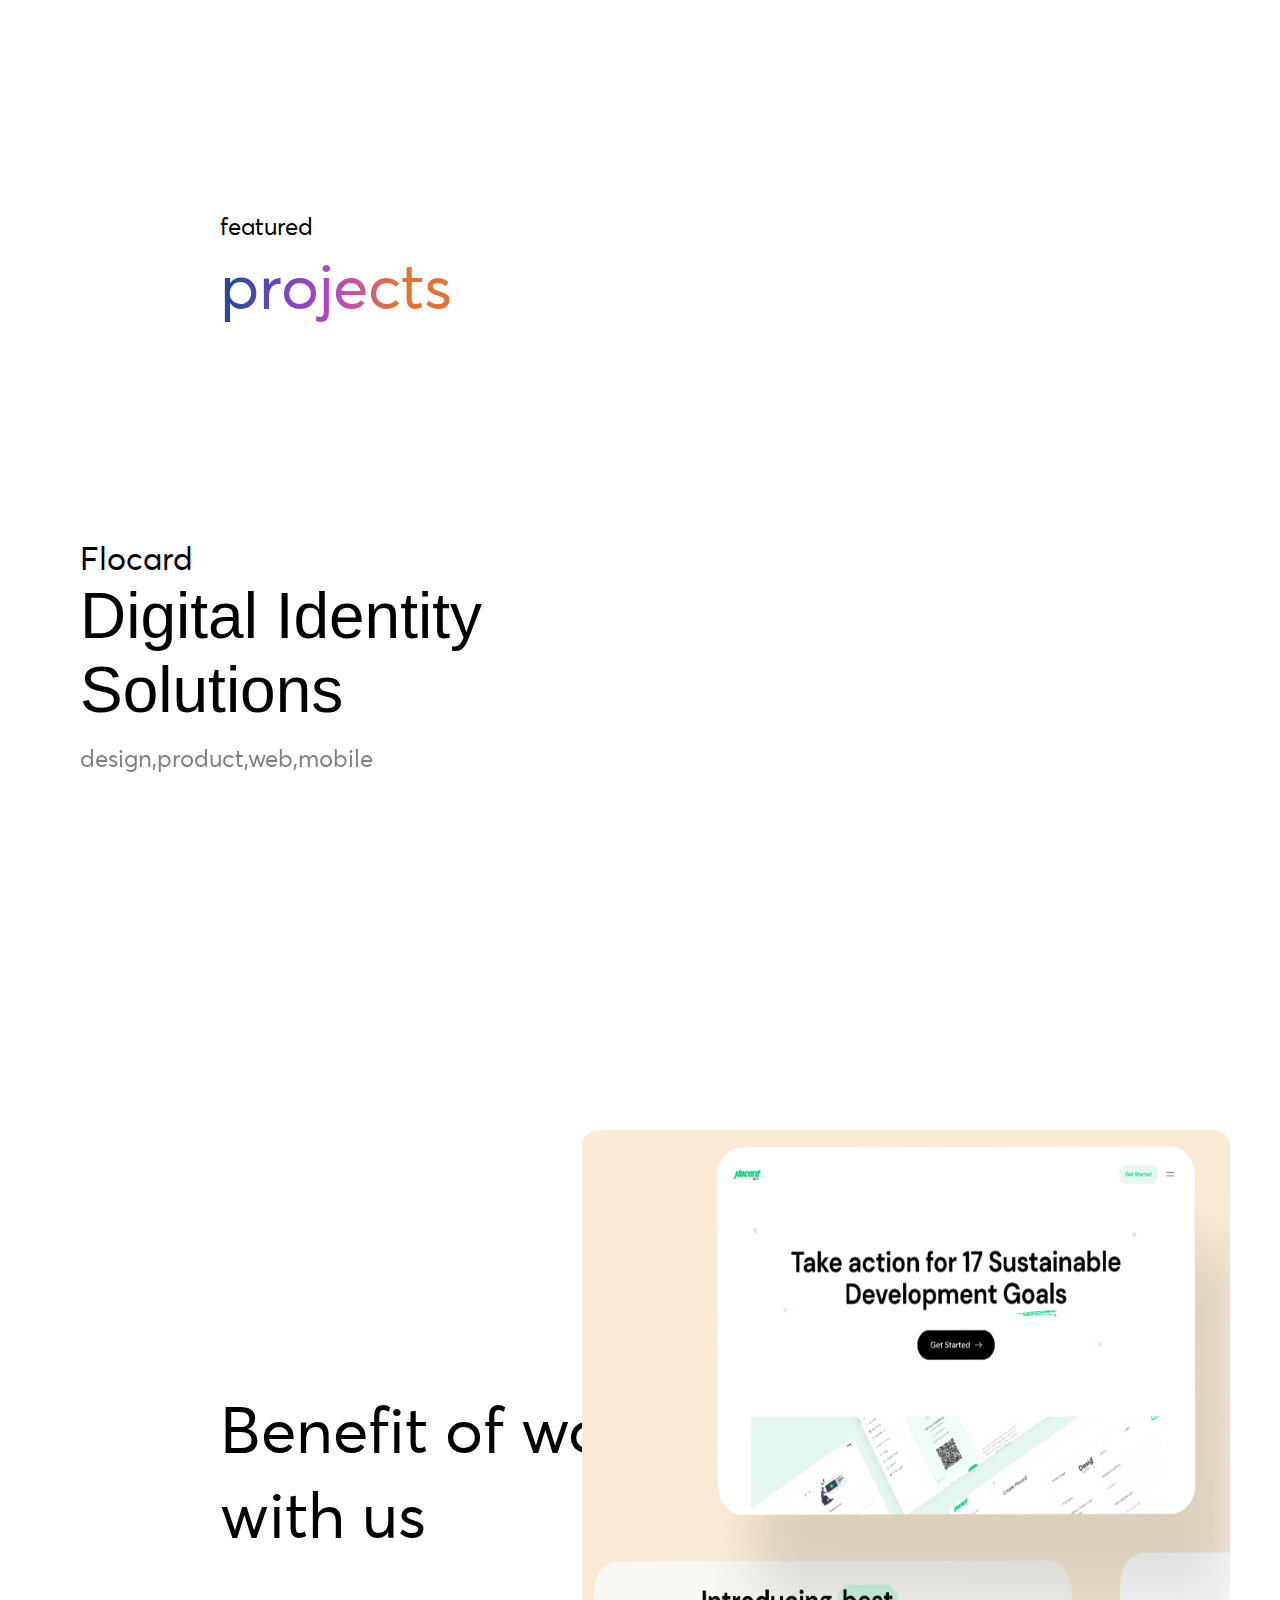
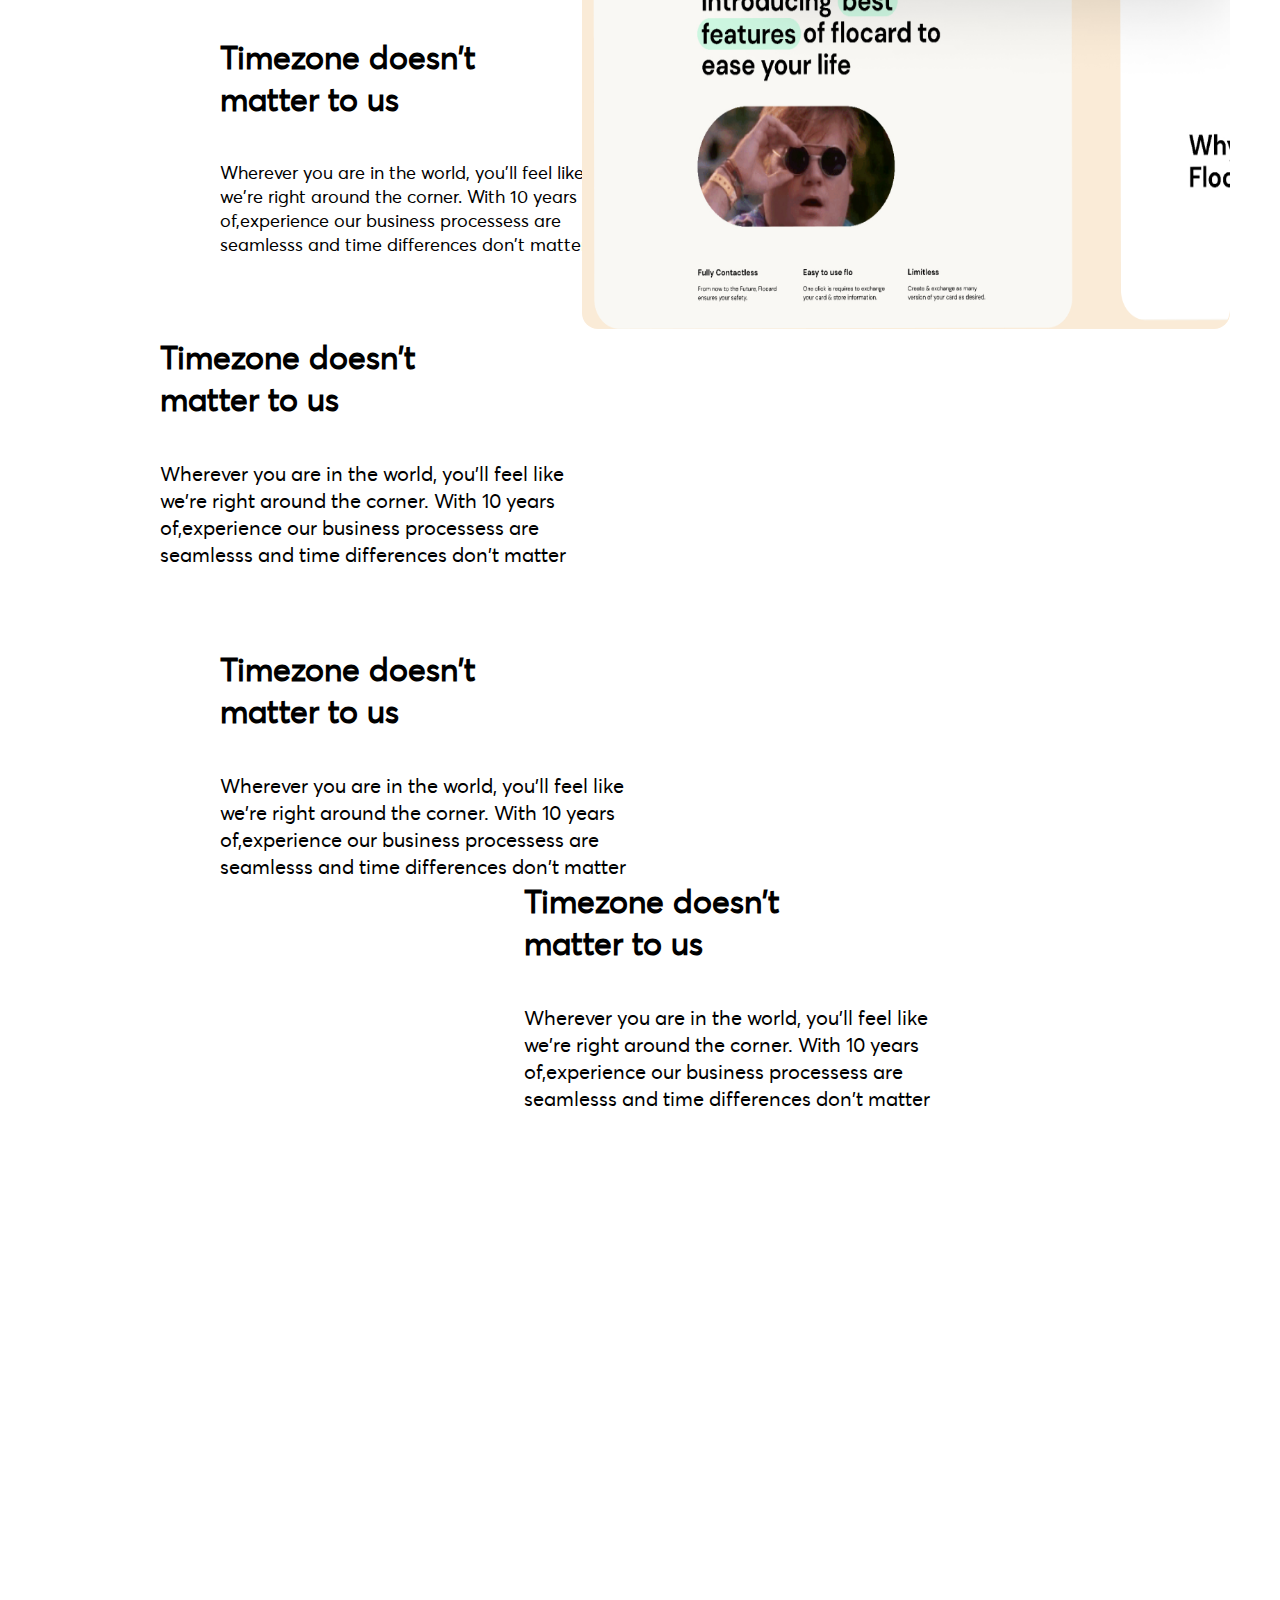
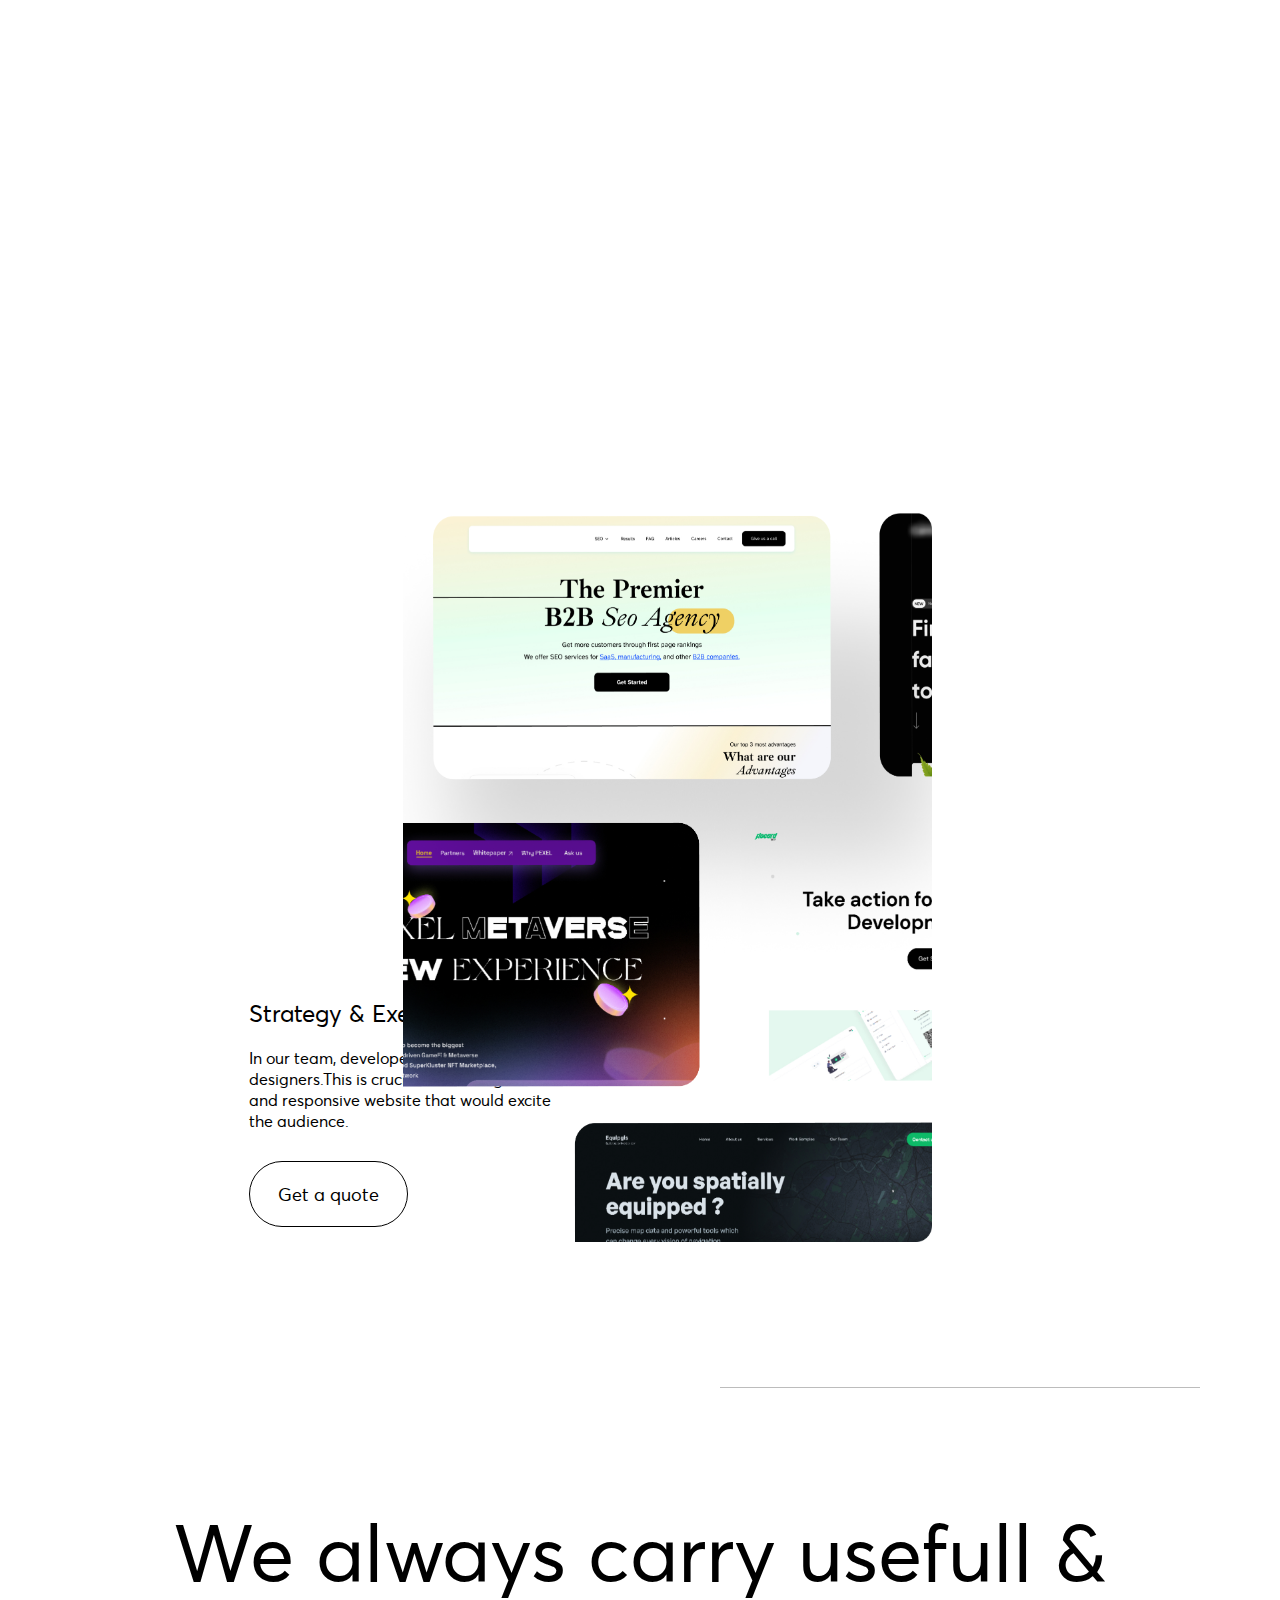
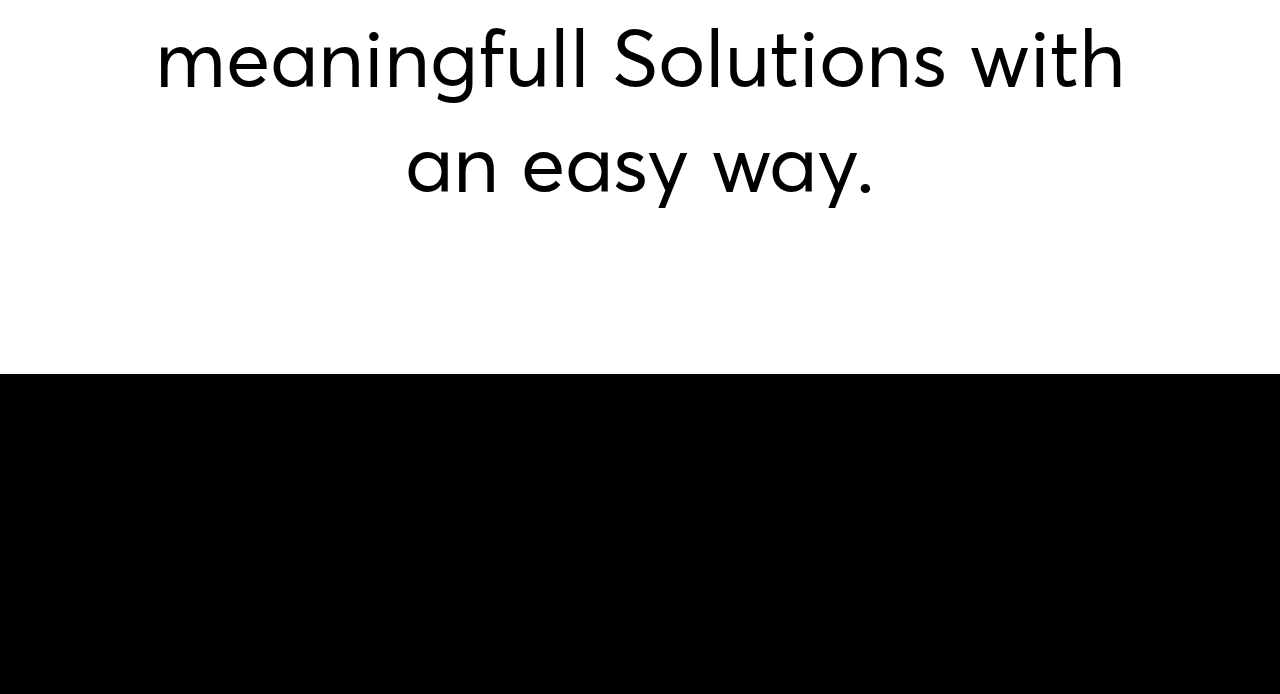
==== commit 1adf0082: "changes" ====
--- a/index.html
+++ b/index.html
@@ -70,7 +70,7 @@
         <div class="col-3">
             <div class="text">
                 <p>Flocard</p>
-                <p style="font-family: 'Poppins', sans-serif;
+                <p style="font-family: 'Averta', sans-serif;
                 font-size: 64px;">Digital Identity <br>
                     Solutions</p>
                 <p class="opacity-para">design,product,web,mobile</p>
--- a/style.css
+++ b/style.css
@@ -149,13 +149,12 @@
   width: 100px;
   text-align: center;
   font-size: 16px;
-}
-.nav a:hover {
   background-color: black;
   border-radius: 20px;
   color: white;
   font-size: 16px;
 }
+
 /* .nav a:hover {
   color: white;
   font-size: 16px;
@@ -199,7 +198,6 @@
   margin-left: 155px;
   font-size: 15px;
   border-radius: 20px;
-
   text-align: center;
   margin-top: 40px;
   line-height: 50px;
@@ -319,8 +317,6 @@
   float: right;
   margin-top: 30px;
   margin-right: 92px;
-}
-.btn-primary:hover {
   background-color: #000;
   color: white;
 }
@@ -337,26 +333,10 @@
   float: left;
   margin-top: 30px;
   margin-right: 92px;
-
-  /* background-color: white;
-  width: 130px;
-  height: 60px;
-  border-radius: 20px;
-  margin-top: 20px;
-  font-size: 18px;
-  border-color: #000; */
-  /* margin-left: 152px; */
-  /* margin-top: 50px; */
-}
-.btn-secondary:hover {
-  background-color: #000;
-  color: white;
-}
-/* .branding {
-  font-family: Averta CY;
-  font-weight: 600;
-  font-style: Semibold;
-} */
+  border-color: #000;
+  border: 0.5px solid;
+}
+
 .branding {
   font-family: "Averta CY", sans-serif;
   font-size: 5rem;
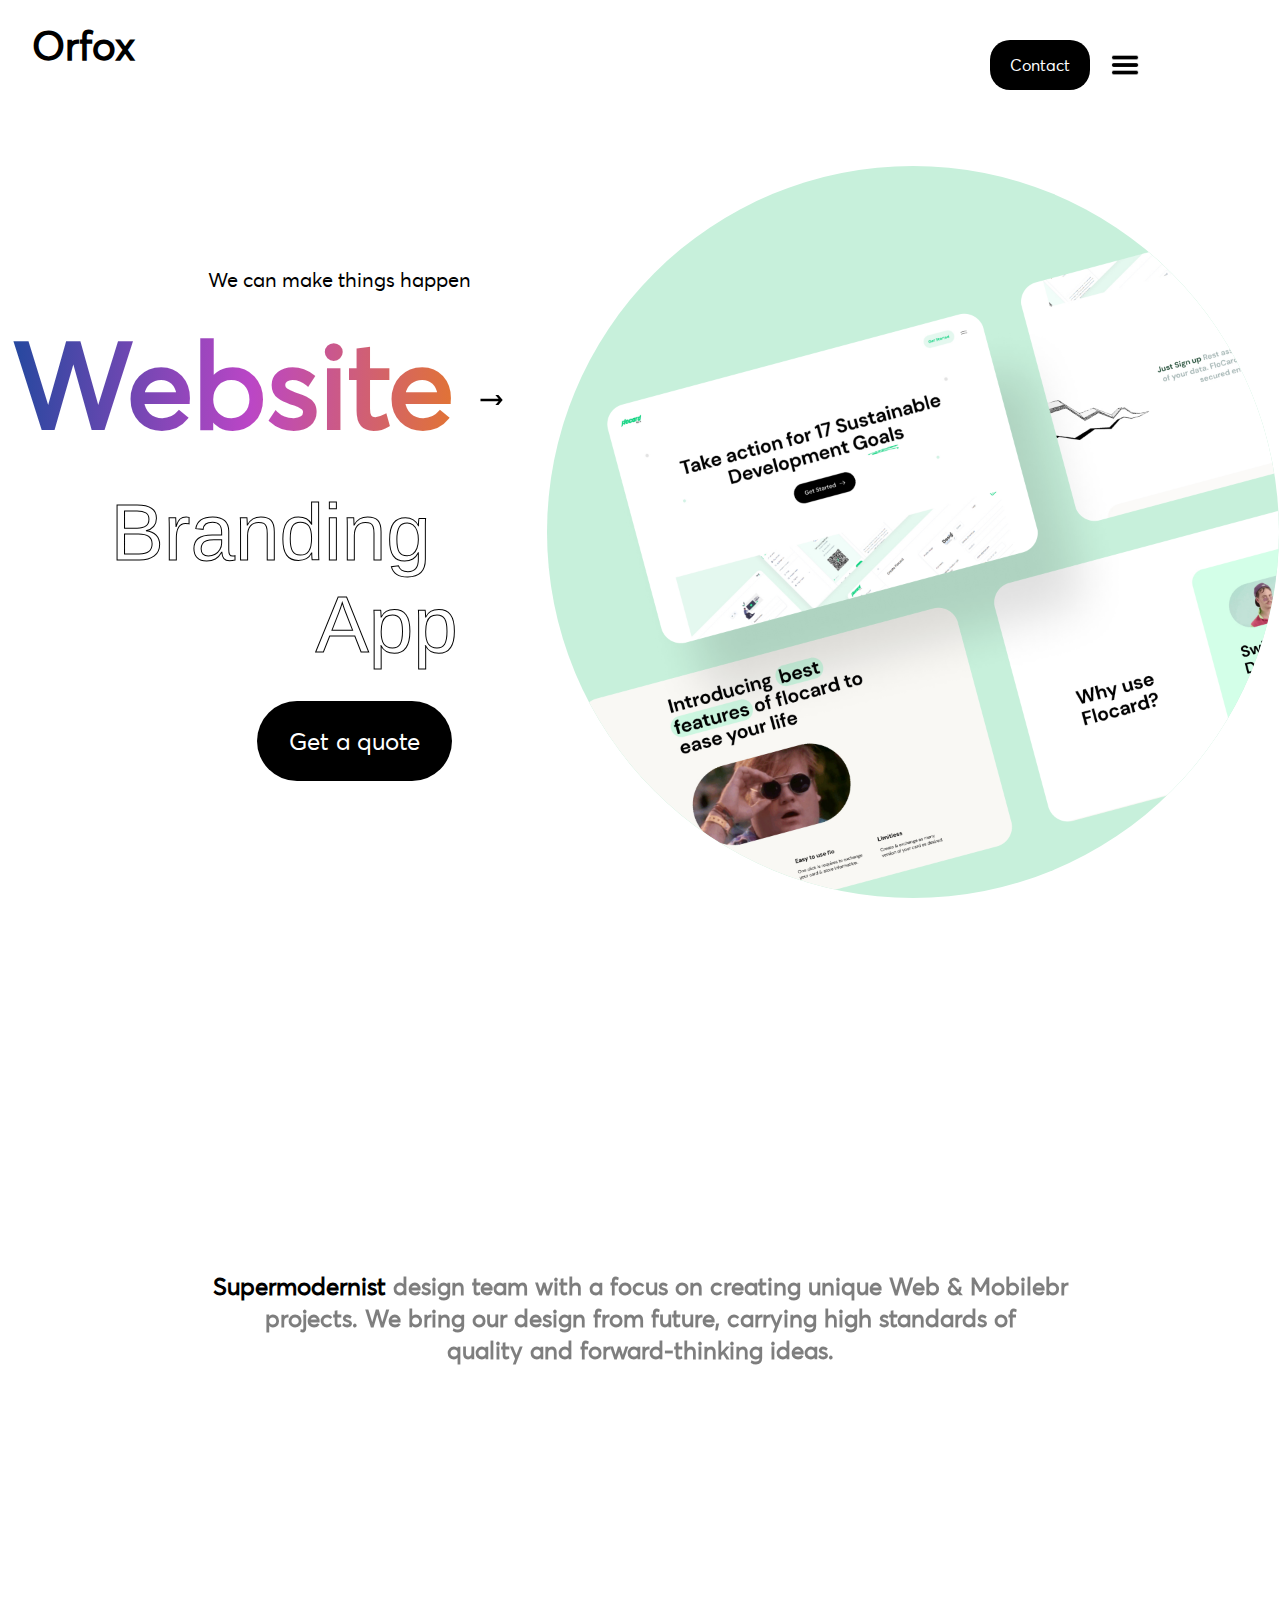
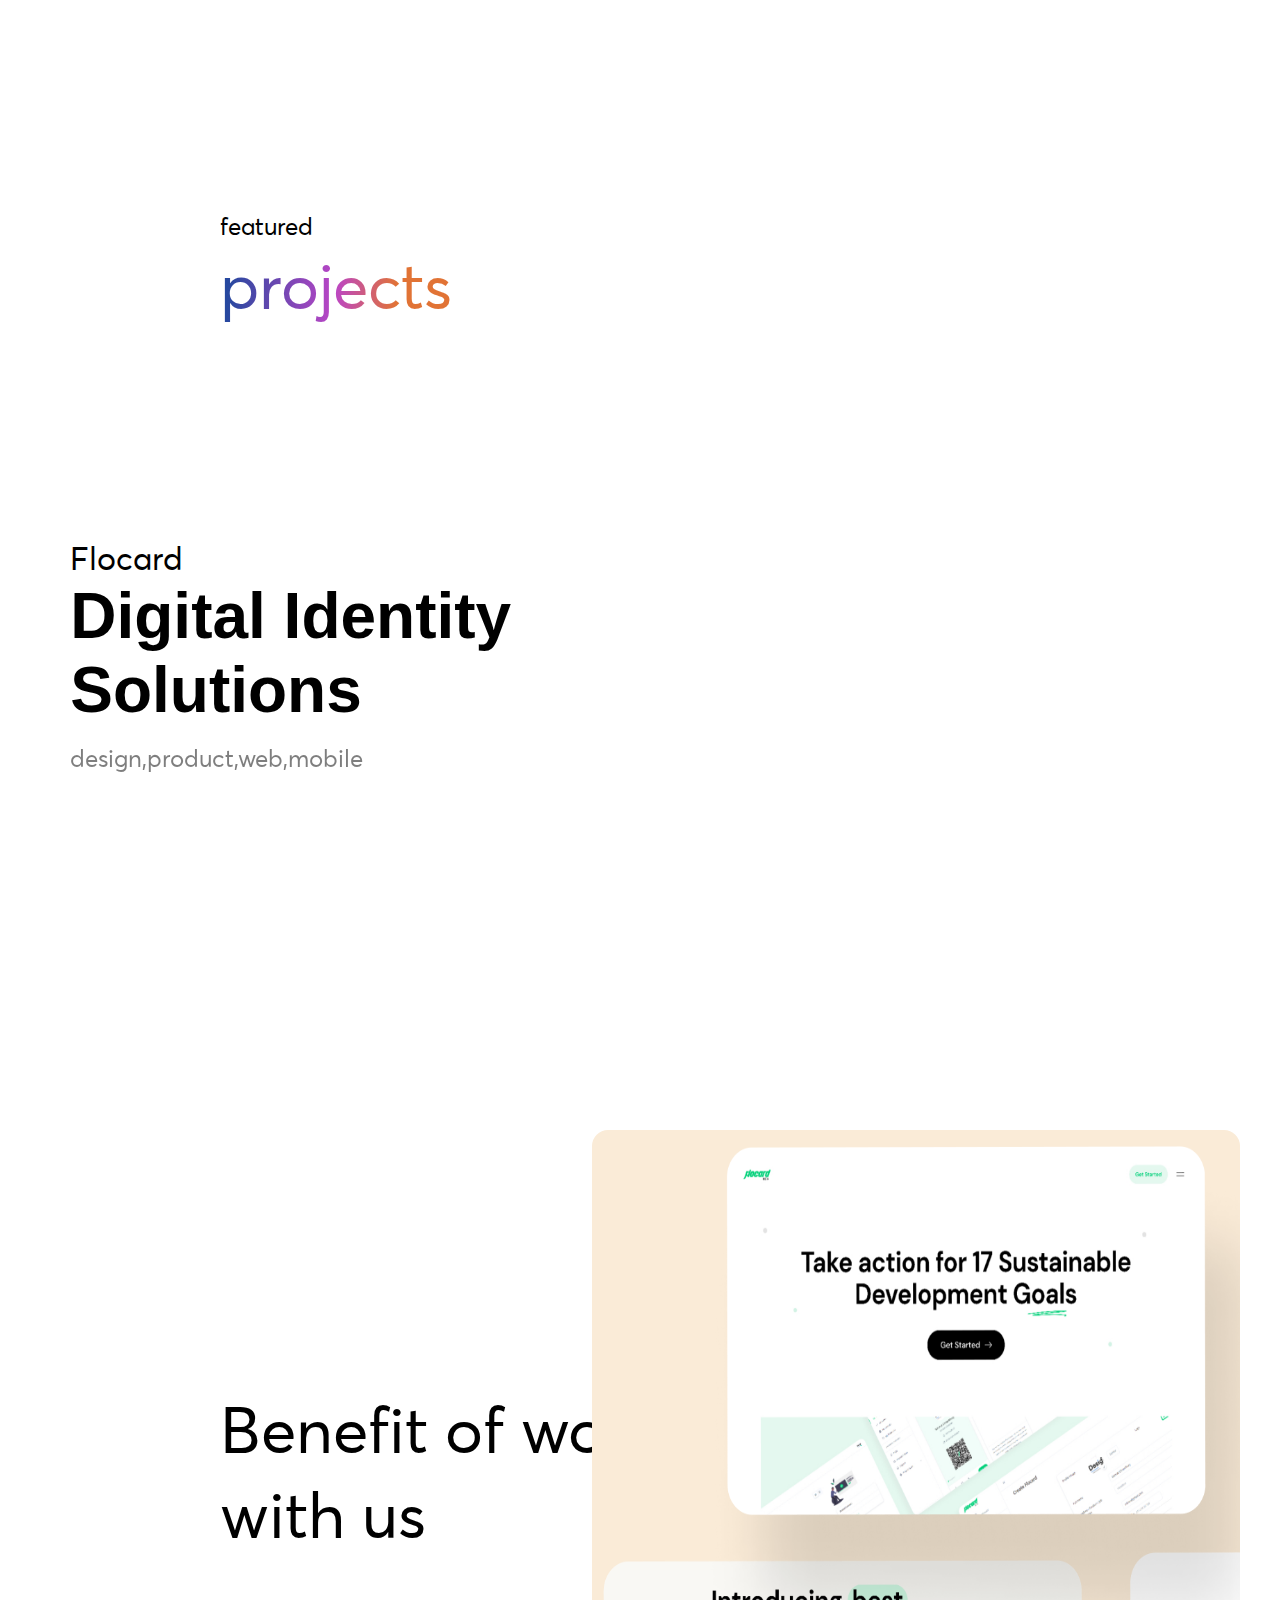
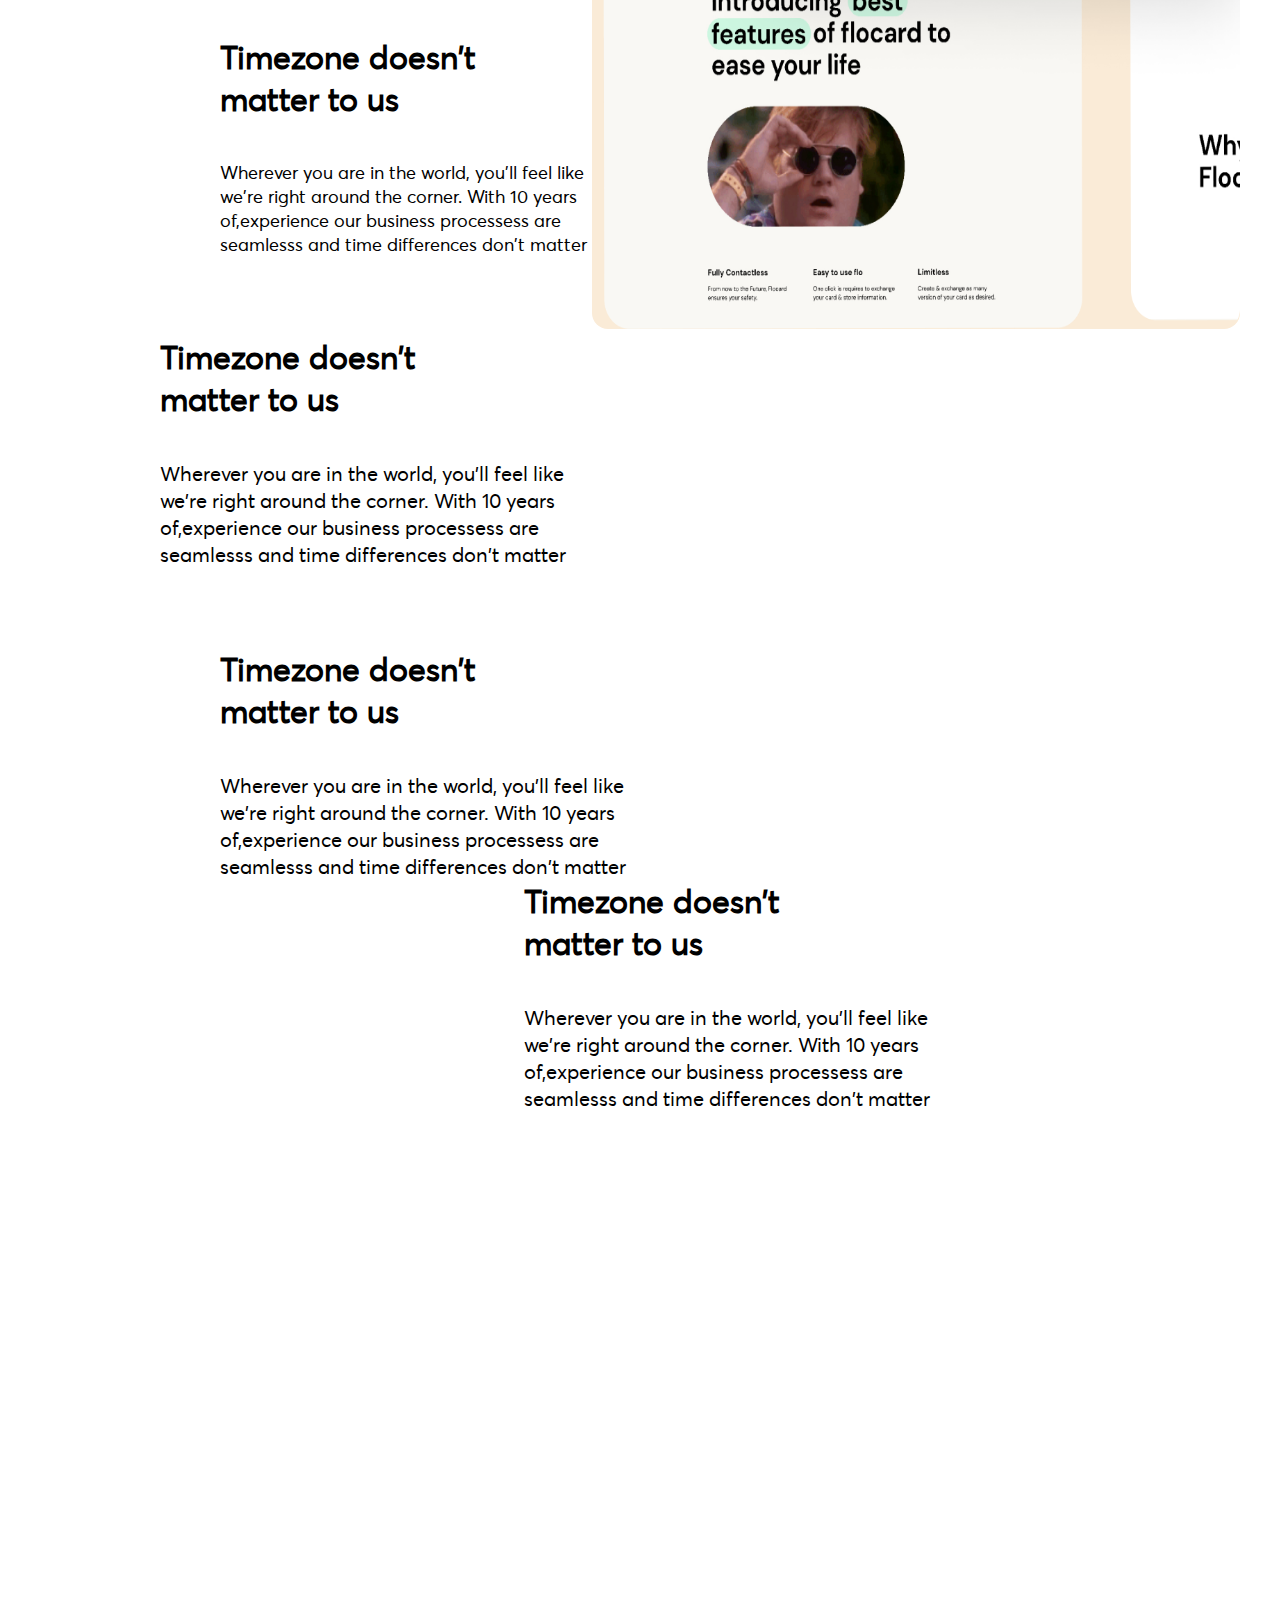
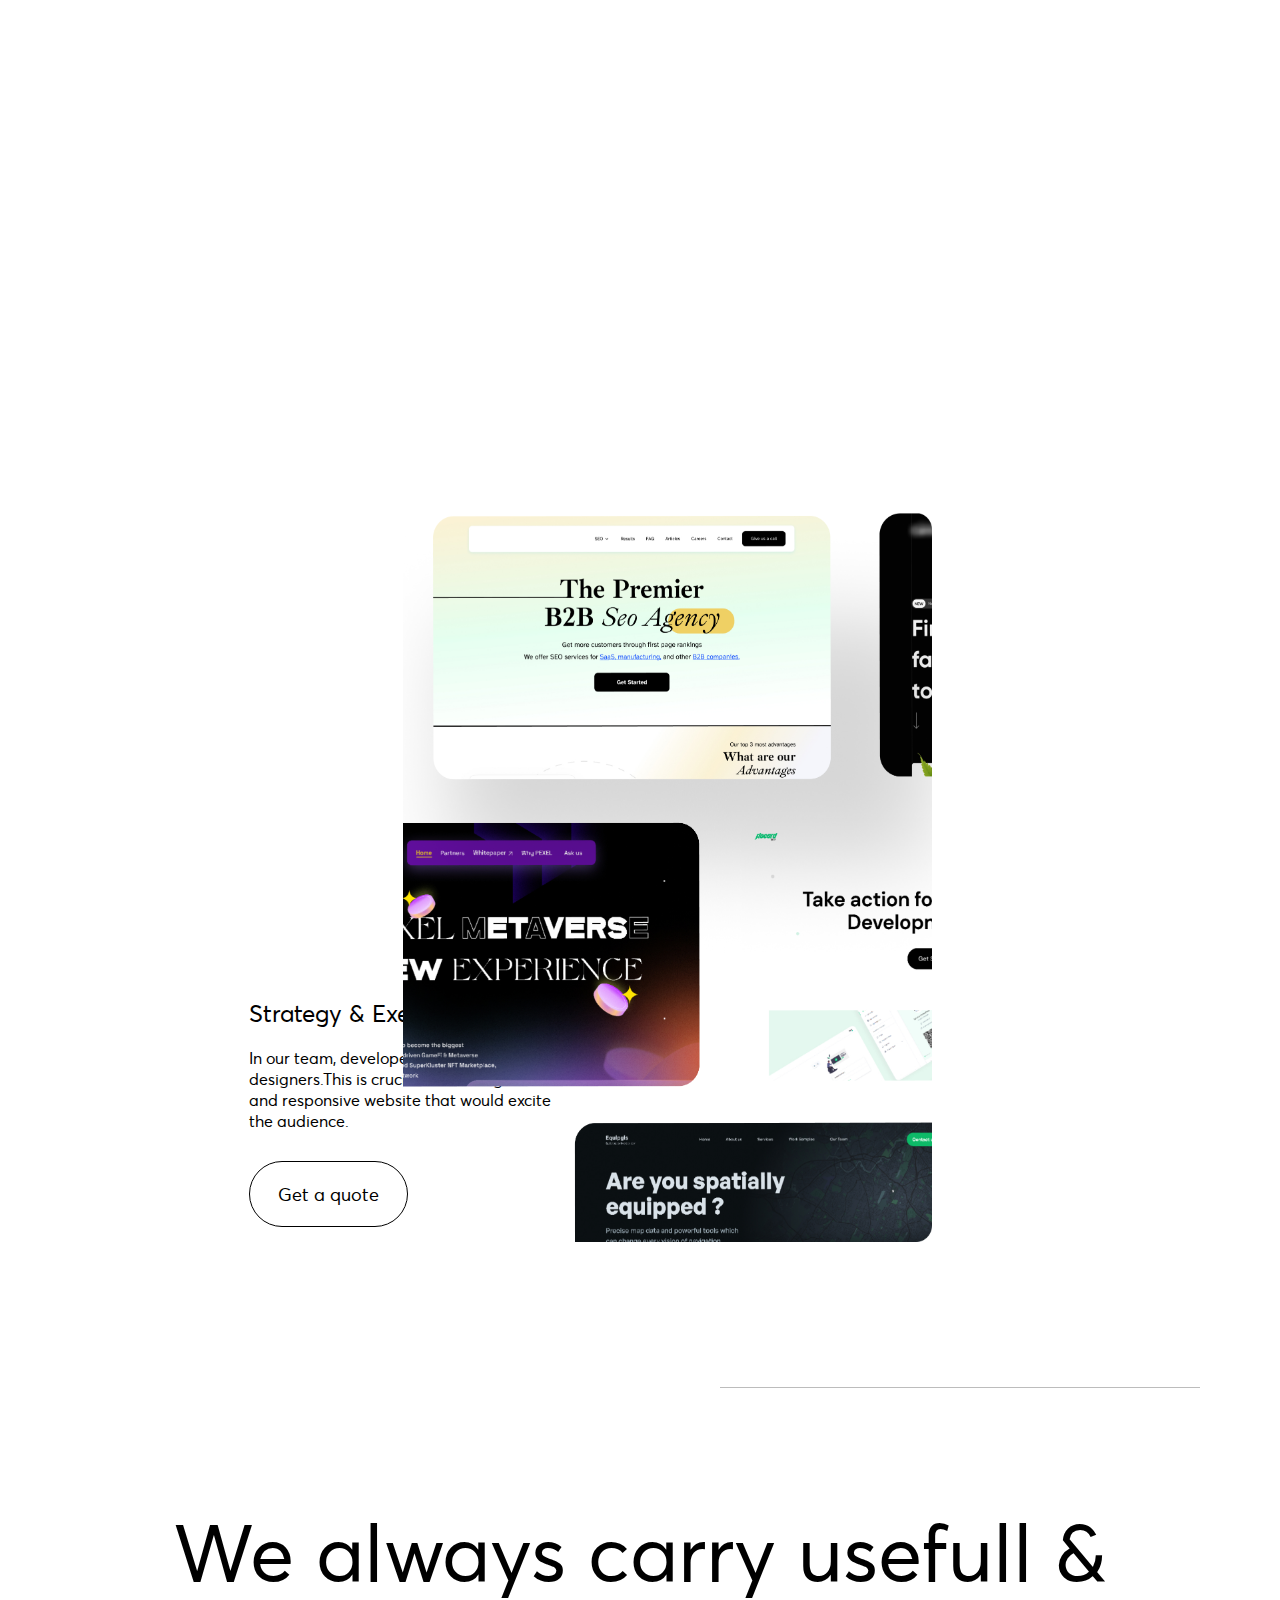
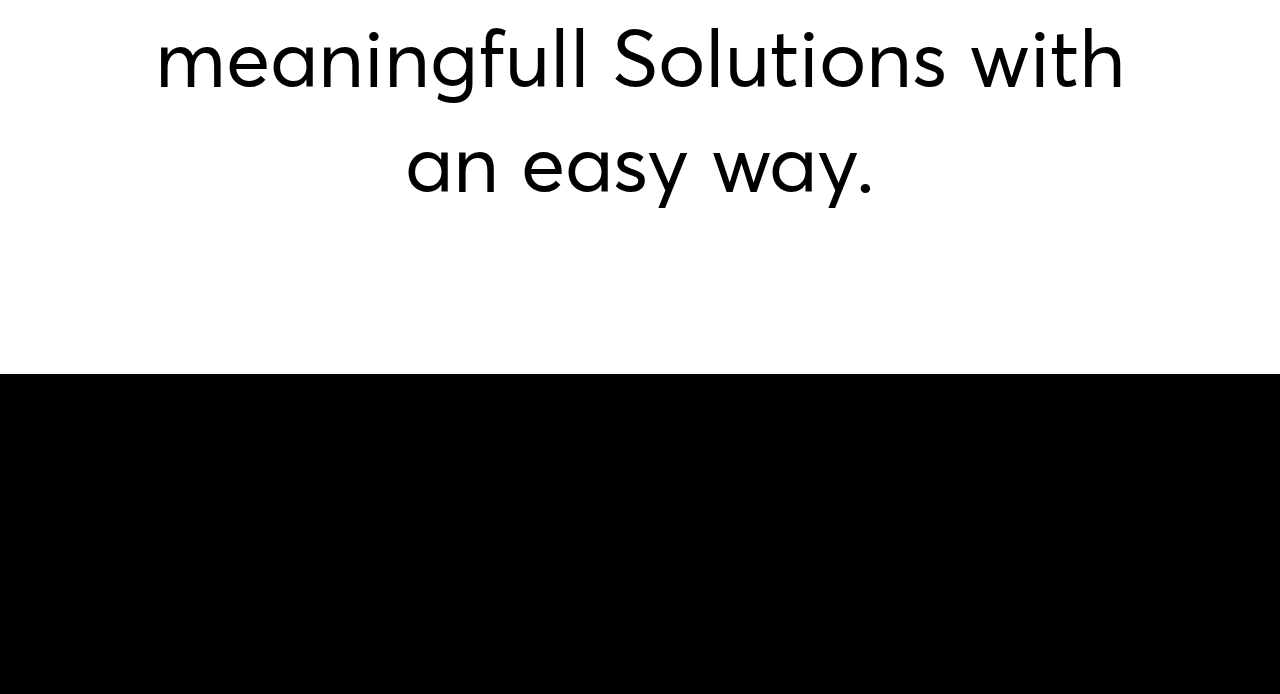
==== commit d4fc7f4a: "changes" ====
--- a/index.html
+++ b/index.html
@@ -70,8 +70,8 @@
         <div class="col-3">
             <div class="text">
                 <p>Flocard</p>
-                <p style="font-family: 'Averta', sans-serif;
-                font-size: 64px;">Digital Identity <br>
+                <p style="font-family: 'Averta CY',sans-serif;
+                font-size: 64px; font-weight: 600;">Digital Identity <br>
                     Solutions</p>
                 <p class="opacity-para">design,product,web,mobile</p>
             </div>
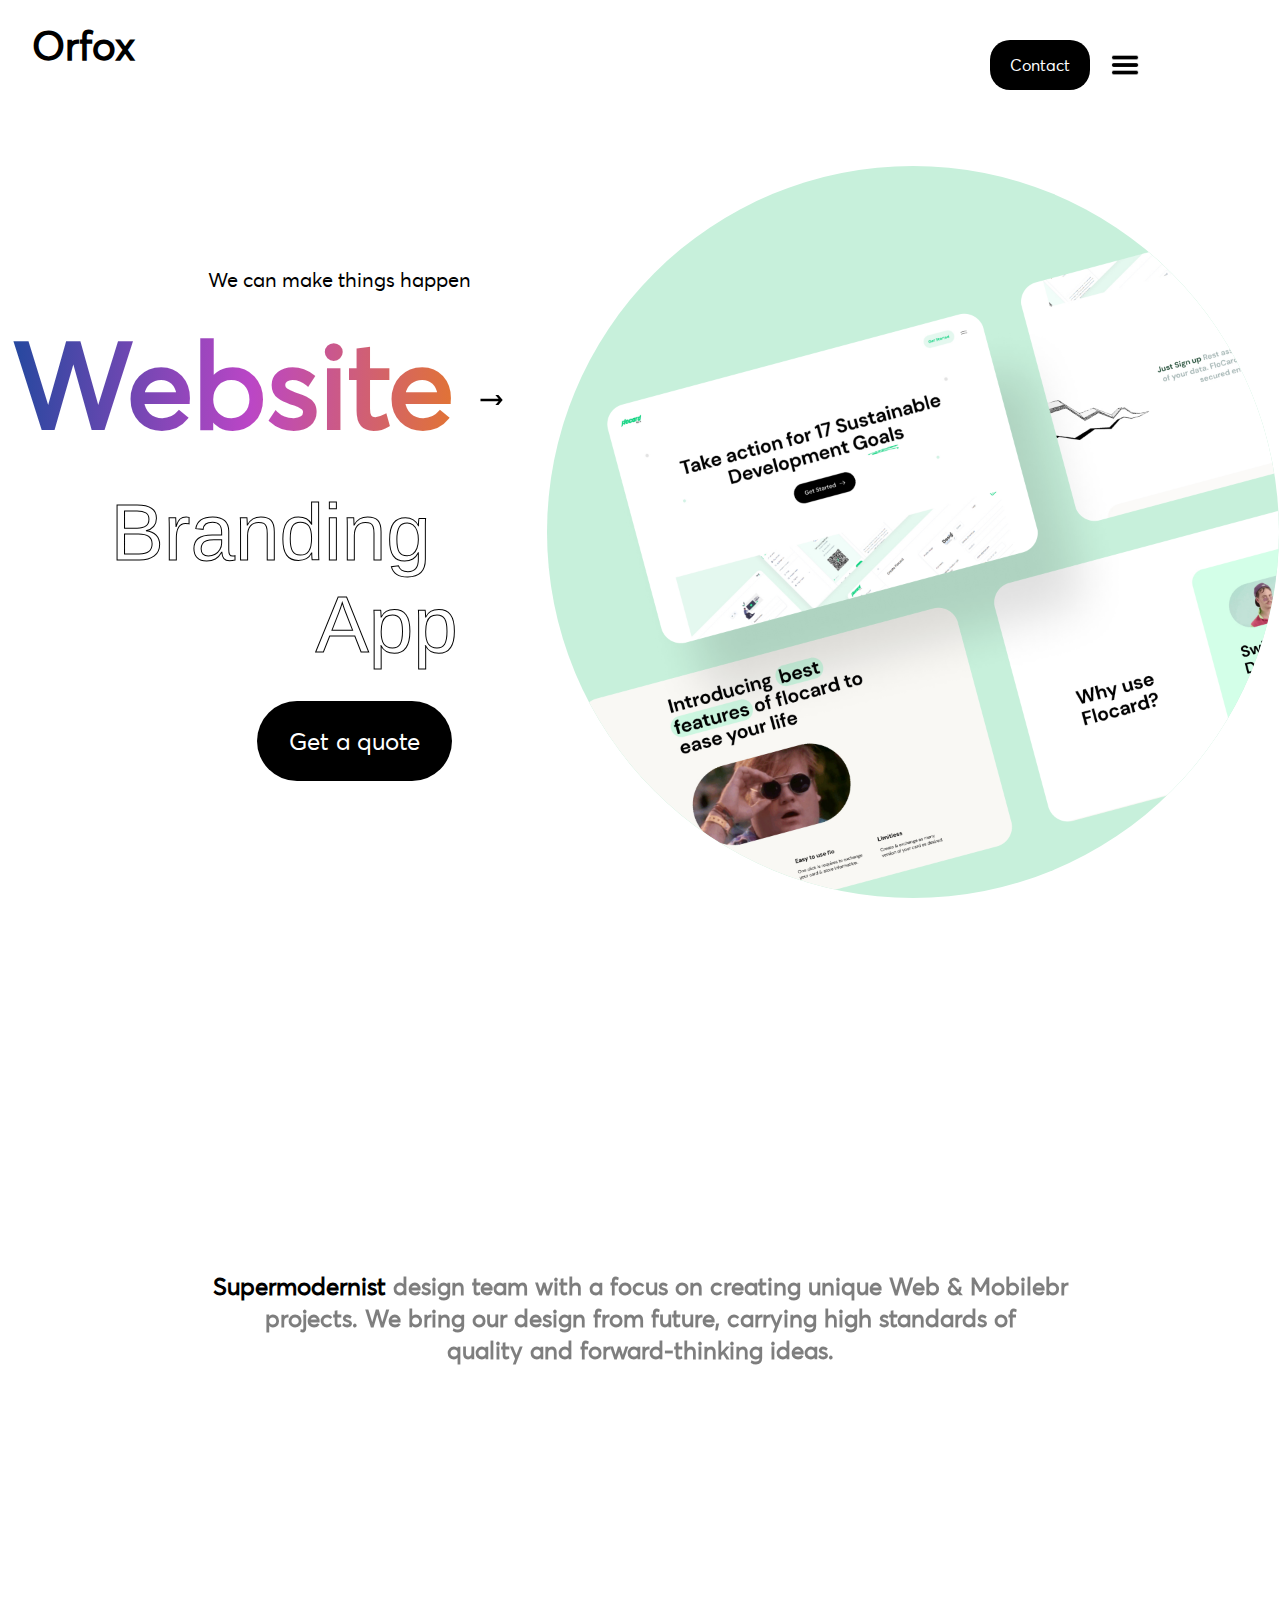
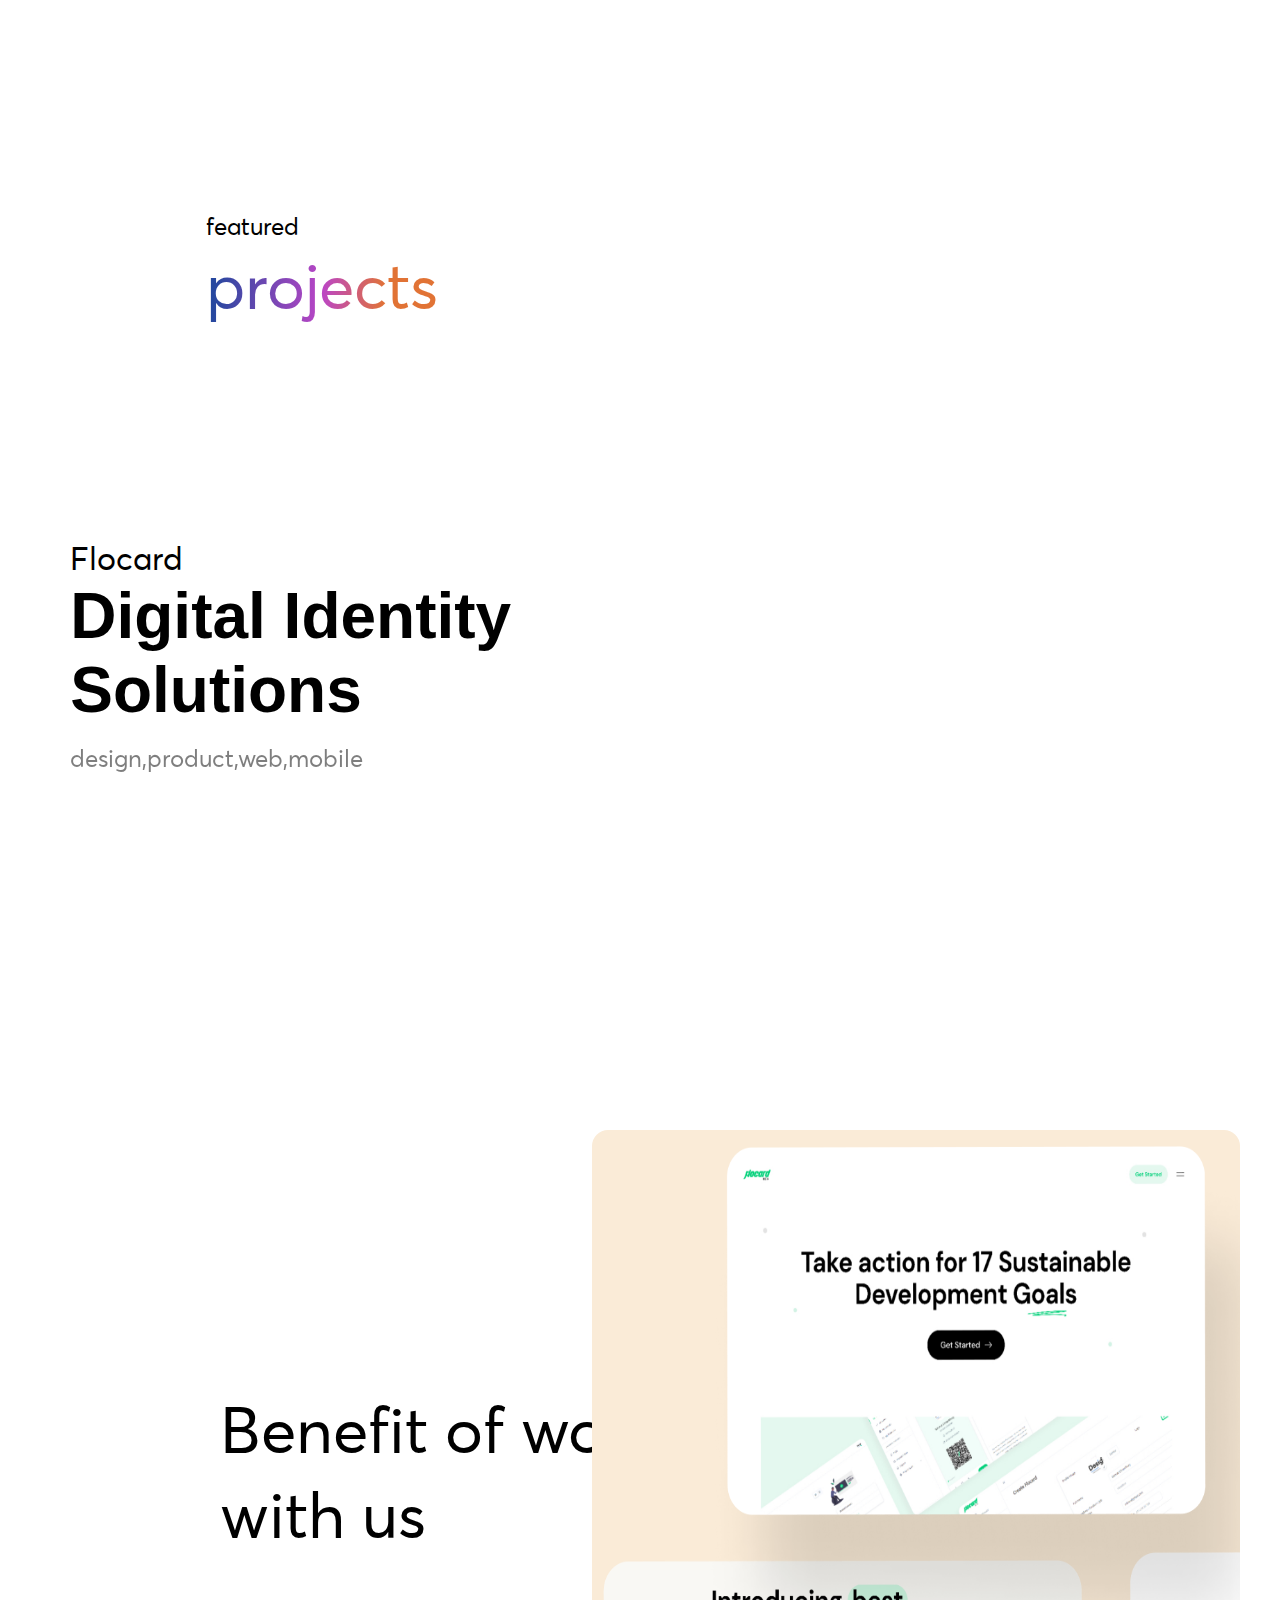
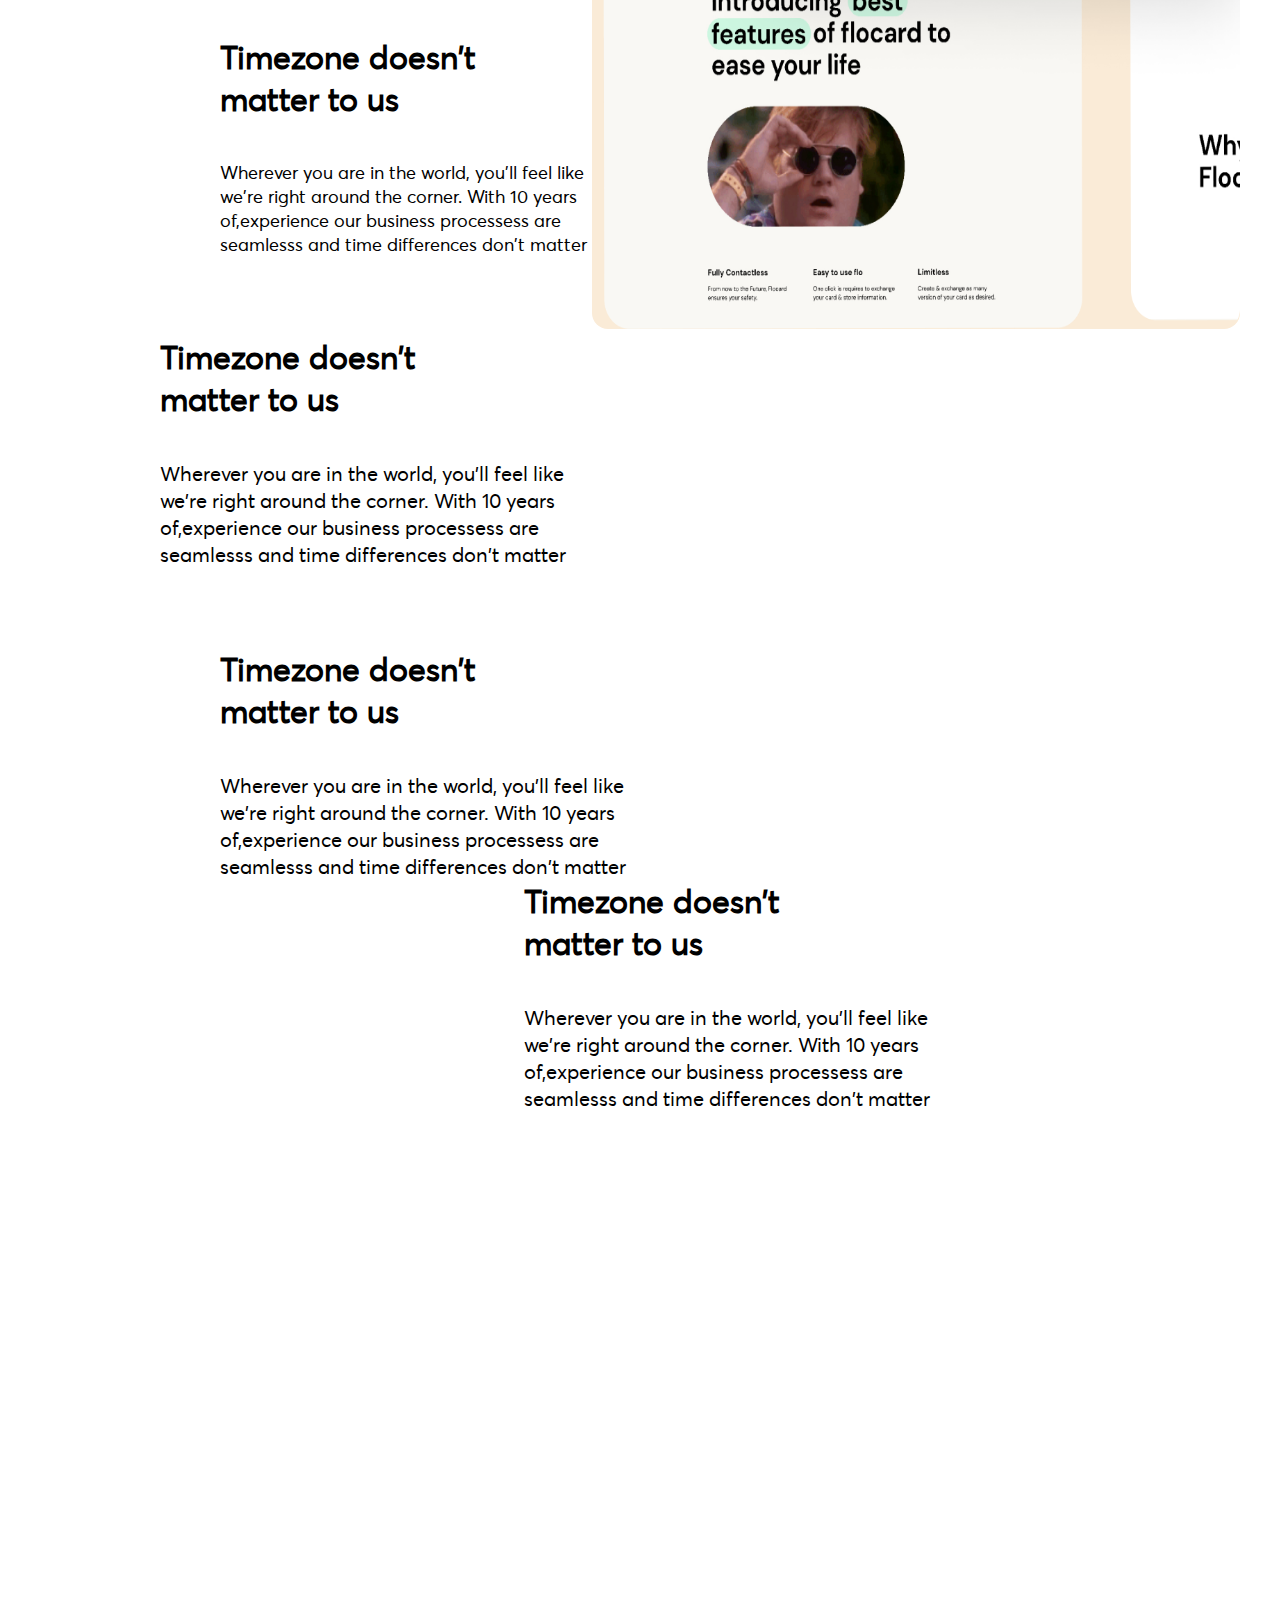
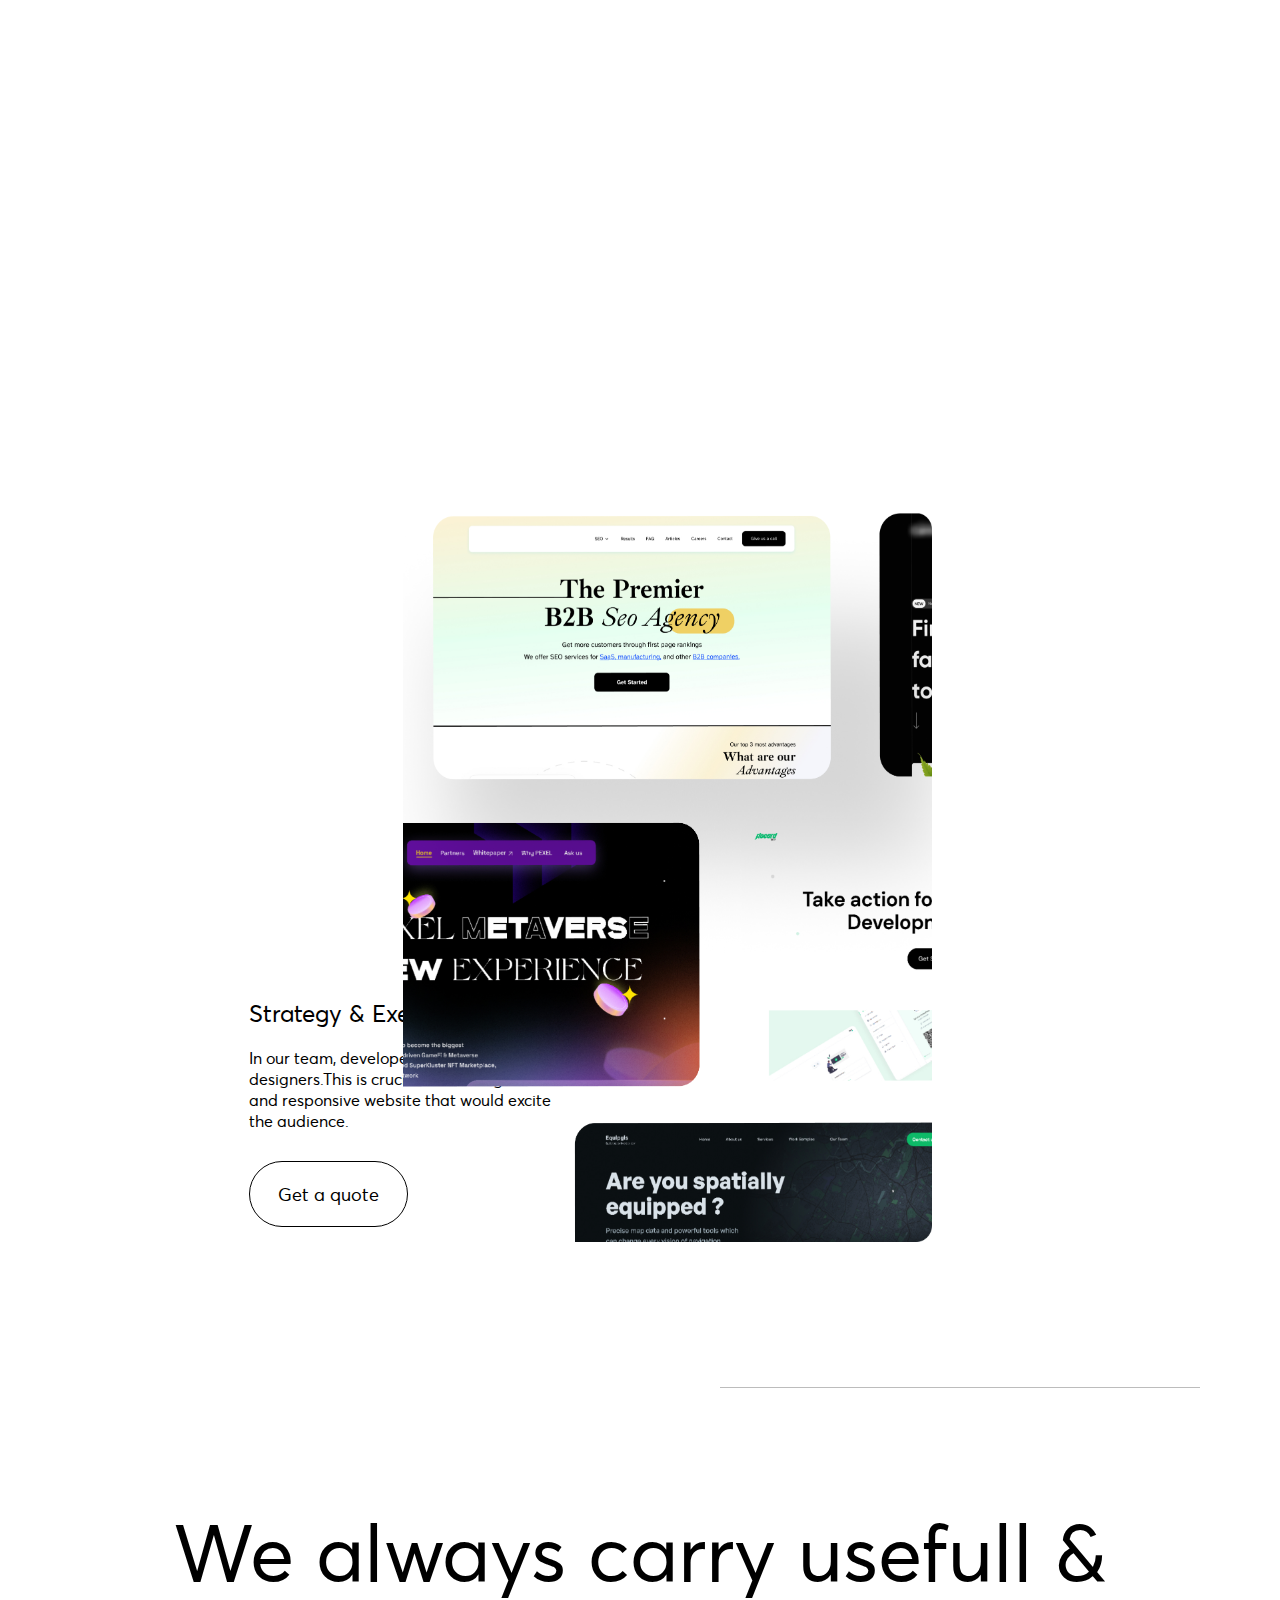
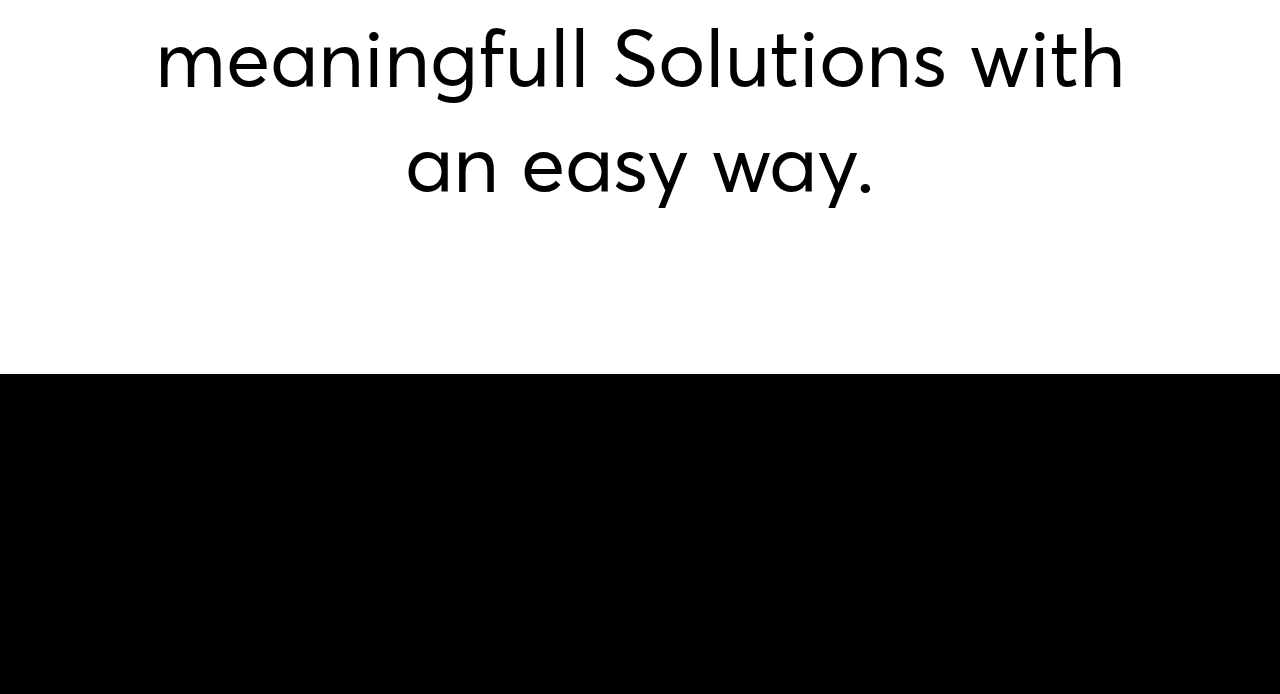
==== commit 36e84237: "changes" ====
--- a/index.html
+++ b/index.html
@@ -61,7 +61,7 @@
             </span>
         </p>
     </div>
-    <div style="margin-left: 220px;">
+    <div style="margin-left: 206px;">
         <p style="font-size: 24px;">featured</p>
 
         <p class="project-text">projects</p>
--- a/style.css
+++ b/style.css
@@ -1,107 +1,107 @@
 /* Fonts */
-
-@font-face {
-  font-family: "averta_cyblack_italic";
-  src: url("./fonts/avertacy-blackitalic-webfont.woff2") format("woff2"),
-    url("./fonts/avertacy-blackitalic-webfont.woff") format("woff");
-  font-weight: normal;
-  font-style: normal;
-}
-
-@font-face {
-  font-family: "averta_cyextrabold_italic";
-  src: url("./fonts/avertacy-extrabolditalic-webfont.woff2") format("woff2"),
-    url("./fonts/avertacy-extrabolditalic-webfont.woff") format("woff");
-  font-weight: normal;
-  font-style: normal;
-}
-
-@font-face {
-  font-family: "averta_cysemibold_italic";
-  src: url("./fonts/avertacy-semibolditalic-webfont.woff2") format("woff2"),
-    url("./fonts/avertacy-semibolditalic-webfont.woff") format("woff");
-  font-weight: normal;
-  font-style: normal;
-}
-
-@font-face {
-  font-family: "averta_cyregular_italic";
-  src: url("./fonts/avertacy-regularitalic-webfont.woff2") format("woff2"),
-    url("./fonts/avertacy-regularitalic-webfont.woff") format("woff");
-  font-weight: normal;
-  font-style: normal;
-}
-
-@font-face {
-  font-family: "averta_cylight_italic";
-  src: url("./fonts/avertacy-lightitalic-webfont.woff2") format("woff2"),
-    url("./fonts/avertacy-lightitalic-webfont.woff") format("woff");
-  font-weight: normal;
-  font-style: normal;
-}
-
-@font-face {
-  font-family: "averta_cythin_italic";
-  src: url("./fonts/avertacy-thinitalic-webfont.woff2") format("woff2"),
-    url("./fonts/avertacy-thinitalic-webfont.woff") format("woff");
-  font-weight: normal;
-  font-style: normal;
-}
-
-@font-face {
-  font-family: "averta_cyextrathin_italic";
-  src: url("./fonts/avertacy-extrathinitalic-webfont.woff2") format("woff2"),
-    url("./fonts/avertacy-extrathinitalic-webfont.woff") format("woff");
-  font-weight: normal;
-  font-style: normal;
-}
-
-@font-face {
-  font-family: "averta_cyblack";
-  src: url("./fonts/avertacy-black-webfont.woff2") format("woff2"),
-    url("./fonts/avertacy-black-webfont.woff") format("woff");
-  font-weight: normal;
-  font-style: normal;
-}
-
-@font-face {
-  font-family: "averta_cyextrabold";
-  src: url("./fonts/avertacy-extrabold-webfont.woff2") format("woff2"),
-    url("./fonts/avertacy-extrabold-webfont.woff") format("woff");
-  font-weight: normal;
-  font-style: normal;
-}
-
-@font-face {
-  font-family: "averta_cybold";
-  src: url("./fonts/avertacy-bold-webfont.woff2") format("woff2"),
-    url("./fonts/avertacy-bold-webfont.woff") format("woff");
-  font-weight: normal;
-  font-style: normal;
-}
-
-@font-face {
-  font-family: "averta_cyregular";
-  src: url("./fonts/avertacy-regular-webfont.woff2") format("woff2"),
-    url("./fonts/avertacy-regular-webfont.woff") format("woff");
-  font-weight: normal;
-  font-style: normal;
-}
-
-* {
-  margin: 0;
-  padding: 0;
-  text-decoration: none;
-  list-style: none;
-}
-body {
-  font-family: "averta_cyregular";
-  /* font-size: 16px;
+@media only screen and (min-width: 1200px) {
+  @font-face {
+    font-family: "averta_cyblack_italic";
+    src: url("./fonts/avertacy-blackitalic-webfont.woff2") format("woff2"),
+      url("./fonts/avertacy-blackitalic-webfont.woff") format("woff");
+    font-weight: normal;
+    font-style: normal;
+  }
+
+  @font-face {
+    font-family: "averta_cyextrabold_italic";
+    src: url("./fonts/avertacy-extrabolditalic-webfont.woff2") format("woff2"),
+      url("./fonts/avertacy-extrabolditalic-webfont.woff") format("woff");
+    font-weight: normal;
+    font-style: normal;
+  }
+
+  @font-face {
+    font-family: "averta_cysemibold_italic";
+    src: url("./fonts/avertacy-semibolditalic-webfont.woff2") format("woff2"),
+      url("./fonts/avertacy-semibolditalic-webfont.woff") format("woff");
+    font-weight: normal;
+    font-style: normal;
+  }
+
+  @font-face {
+    font-family: "averta_cyregular_italic";
+    src: url("./fonts/avertacy-regularitalic-webfont.woff2") format("woff2"),
+      url("./fonts/avertacy-regularitalic-webfont.woff") format("woff");
+    font-weight: normal;
+    font-style: normal;
+  }
+
+  @font-face {
+    font-family: "averta_cylight_italic";
+    src: url("./fonts/avertacy-lightitalic-webfont.woff2") format("woff2"),
+      url("./fonts/avertacy-lightitalic-webfont.woff") format("woff");
+    font-weight: normal;
+    font-style: normal;
+  }
+
+  @font-face {
+    font-family: "averta_cythin_italic";
+    src: url("./fonts/avertacy-thinitalic-webfont.woff2") format("woff2"),
+      url("./fonts/avertacy-thinitalic-webfont.woff") format("woff");
+    font-weight: normal;
+    font-style: normal;
+  }
+
+  @font-face {
+    font-family: "averta_cyextrathin_italic";
+    src: url("./fonts/avertacy-extrathinitalic-webfont.woff2") format("woff2"),
+      url("./fonts/avertacy-extrathinitalic-webfont.woff") format("woff");
+    font-weight: normal;
+    font-style: normal;
+  }
+
+  @font-face {
+    font-family: "averta_cyblack";
+    src: url("./fonts/avertacy-black-webfont.woff2") format("woff2"),
+      url("./fonts/avertacy-black-webfont.woff") format("woff");
+    font-weight: normal;
+    font-style: normal;
+  }
+
+  @font-face {
+    font-family: "averta_cyextrabold";
+    src: url("./fonts/avertacy-extrabold-webfont.woff2") format("woff2"),
+      url("./fonts/avertacy-extrabold-webfont.woff") format("woff");
+    font-weight: normal;
+    font-style: normal;
+  }
+
+  @font-face {
+    font-family: "averta_cybold";
+    src: url("./fonts/avertacy-bold-webfont.woff2") format("woff2"),
+      url("./fonts/avertacy-bold-webfont.woff") format("woff");
+    font-weight: normal;
+    font-style: normal;
+  }
+
+  @font-face {
+    font-family: "averta_cyregular";
+    src: url("./fonts/avertacy-regular-webfont.woff2") format("woff2"),
+      url("./fonts/avertacy-regular-webfont.woff") format("woff");
+    font-weight: normal;
+    font-style: normal;
+  }
+
+  * {
+    margin: 0;
+    padding: 0;
+    text-decoration: none;
+    list-style: none;
+  }
+  body {
+    font-family: "averta_cyregular";
+    /* font-size: 16px;
   color: #000;
   background-color: #fff; */
-}
-
-/* .menu {
+  }
+
+  /* .menu {
   position: relative;
   display: block;
   width: 100%;
@@ -114,265 +114,266 @@
   transition: top 0.3s 0.3s, transform 0.3s, -webkit-transform 0.3s,
     -moz-transform 0.3s, -o-transform 0.3s;
 } */
-/* .quote-btn {
+  /* .quote-btn {
   margin-top: 24px;
   margin-bottom: 24px;
   margin-left: 32px;
   margin-right: 32px;
   font-size: 16px;
 } */
-label.logo {
-  font-size: 40px;
-  padding: 2rem;
-  font-weight: bold;
-  line-height: 90px;
-}
-.nav ul {
-  float: right;
-  margin-right: 130px;
-}
-.nav li {
-  display: inline-block;
-  margin: 0 10px;
-  font-size: 20px;
-  border-radius: 20px;
-  display: flex;
-  align-items: center;
-  margin-top: 40px;
-  line-height: 50px;
-  /* background-color: rgb(36, 36, 36); */
-  /* color: black; */
-  /* filter: brightness(0.8); */
-}
-.nav li a {
-  color: black;
-  width: 100px;
-  text-align: center;
-  font-size: 16px;
-  background-color: black;
-  border-radius: 20px;
+  label.logo {
+    font-size: 40px;
+    padding: 2rem;
+    font-weight: bold;
+    line-height: 90px;
+  }
+  .nav ul {
+    float: right;
+    margin-right: 130px;
+  }
+  .nav li {
+    display: inline-block;
+    margin: 0 10px;
+    font-size: 20px;
+    border-radius: 20px;
+    display: flex;
+    align-items: center;
+    margin-top: 40px;
+    line-height: 50px;
+    /* background-color: rgb(36, 36, 36); */
+    /* color: black; */
+    /* filter: brightness(0.8); */
+  }
+  .nav li a {
+    color: black;
+    width: 100px;
+    text-align: center;
+    font-size: 16px;
+    background-color: black;
+    border-radius: 20px;
+    color: white;
+    font-size: 16px;
+  }
+
+  /* .nav a:hover {
   color: white;
   font-size: 16px;
-}
-
-/* .nav a:hover {
-  color: white;
-  font-size: 16px;
-} */
-/* p {
+} */
+  /* p {
   font-size: larger;
   padding: 200px;
 } */
-.row {
-  display: flex;
-  justify-content: space-around;
-  /* text-align: center; */
-  flex-wrap: wrap;
-}
-.col-1 {
-  /* flex-basis: 50%; */
-  min-width: 300px;
-  margin-top: 11rem;
-}
-.col-1 h1 {
-  font-size: 120px;
-  font-weight: 700;
-  margin: 10px;
-  background: linear-gradient(
-    92.93deg,
-    #26489f 0.91%,
-    #bb46c6 53.99%,
-    #e17335 98.91%
-  );
-  background-clip: text;
-  -webkit-text-fill-color: transparent;
-}
-.col-1 h2 {
-  font-size: 70px;
-  margin-left: 155px;
-  font-family: Outline, Sans Serif;
-}
-
-.quote {
-  display: inline-block;
-  margin-left: 155px;
-  font-size: 15px;
-  border-radius: 20px;
-  text-align: center;
-  margin-top: 40px;
-  line-height: 50px;
-  background-color: black;
-  color: white;
-  border-radius: 20px;
-  width: 130px;
-}
-.col-2 img {
-  width: 732px;
-  border-radius: 368px;
-  margin-top: 76px;
-  height: 732px;
-  background-color: #c7f0db;
-}
-.details {
-  height: 60vh;
-  text-align: center;
-  margin-top: 23rem;
-  font-size: 24px;
-  font-weight: 600;
-  /* font-family: "Poppins", sans-serif; */
-}
-.rest-word {
-  opacity: 0.5;
-}
-.project-text {
-  font-size: 64px;
-
-  background: linear-gradient(
-    92.93deg,
-    #26489f 0.91%,
-    #bb46c6 10.99%,
-    #e17335 16.91%
-  );
-  background-clip: border-box;
-  background-clip: text;
-  -webkit-text-fill-color: transparent;
-}
-/* .pic {
+  .row {
+    display: flex;
+    justify-content: space-around;
+    /* text-align: center; */
+    flex-wrap: wrap;
+  }
+  .col-1 {
+    /* flex-basis: 50%; */
+    min-width: 300px;
+    margin-top: 11rem;
+  }
+  .col-1 h1 {
+    font-size: 120px;
+    font-weight: 700;
+    margin: 10px;
+    background: linear-gradient(
+      92.93deg,
+      #26489f 0.91%,
+      #bb46c6 53.99%,
+      #e17335 98.91%
+    );
+    background-clip: text;
+    -webkit-text-fill-color: transparent;
+  }
+  .col-1 h2 {
+    font-size: 70px;
+    margin-left: 155px;
+    font-family: Outline, Sans Serif;
+  }
+
+  .quote {
+    display: inline-block;
+    margin-left: 155px;
+    font-size: 15px;
+    border-radius: 20px;
+    text-align: center;
+    margin-top: 40px;
+    line-height: 50px;
+    background-color: black;
+    color: white;
+    border-radius: 20px;
+    width: 130px;
+  }
+  .col-2 img {
+    width: 732px;
+    border-radius: 368px;
+    margin-top: 76px;
+    height: 732px;
+    background-color: #c7f0db;
+  }
+  .details {
+    height: 60vh;
+    text-align: center;
+    margin-top: 23rem;
+    font-size: 24px;
+    font-weight: 600;
+    /* font-family: "Poppins", sans-serif; */
+  }
+  .rest-word {
+    opacity: 0.5;
+  }
+  .project-text {
+    font-size: 64px;
+
+    background: linear-gradient(
+      92.93deg,
+      #26489f 0.91%,
+      #bb46c6 10.99%,
+      #e17335 16.91%
+    );
+    background-clip: border-box;
+    background-clip: text;
+    -webkit-text-fill-color: transparent;
+  }
+  /* .pic {
   width: 40rem;
   height: 45rem;
   margin-top: 60px;
 } */
-.text {
-  font-size: 32px;
-  margin-top: 210px;
-  margin-left: 30px;
+  .text {
+    font-size: 32px;
+    margin-top: 210px;
+    margin-left: 30px;
+  }
+  .opacity-para {
+    font-size: 20px;
+    margin-top: 15px;
+    opacity: 0.5;
+    font-size: 24px;
+  }
+  .middle-text {
+    font-size: 64px;
+    margin-top: 16rem;
+    margin-left: 220px;
+  }
+
+  .heading-1 {
+    margin-top: 80px;
+    font-size: 32px;
+  }
+  .word {
+    color: black;
+  }
+  .middle-para {
+    display: ruby-base;
+  }
+  .heading-2 {
+    margin-top: 80px;
+    font-size: 32px;
+    margin-left: 10rem;
+  }
+
+  .last-para {
+    display: block ruby;
+    margin-left: 220px;
+  }
+  .heading-4 {
+    /* display: block ruby; */
+    margin-left: 220px;
+    font-size: 32px;
+    margin-left: 19rem;
+  }
+
+  .col-6 span {
+    font-size: 24px;
+  }
+  .col-6 p {
+    margin-top: 18px;
+  }
+  .col-6 {
+    margin-right: 30rem;
+    margin-top: 30rem;
+  }
+  .col-5 {
+    margin-left: 105px;
+  }
+  .col-5 img {
+    width: 529px;
+    height: 729px;
+    margin-top: 17rem;
+    margin-right: 50px;
+  }
+  .btn-primary {
+    background-color: white;
+    border-radius: 100px;
+    font-size: 24px;
+    border-color: #000;
+    padding-left: 32px;
+    padding-right: 32px;
+    padding-bottom: 24px;
+    padding-top: 24px;
+    float: right;
+    margin-top: 30px;
+    margin-right: 92px;
+    background-color: #000;
+    color: white;
+  }
+
+  .btn-secondary {
+    background-color: white;
+    border-radius: 100px;
+    font-size: 18px;
+    border-color: #000;
+    padding-left: 28px;
+    padding-right: 28px;
+    padding-bottom: 20px;
+    padding-top: 20px;
+    float: left;
+    margin-top: 30px;
+    margin-right: 92px;
+    border-color: #000;
+    border: 0.5px solid;
+  }
+
+  .branding {
+    font-family: "Averta CY", sans-serif;
+    font-size: 5rem;
+    -webkit-text-stroke: 1px #000;
+    color: transparent;
+    margin-left: 109px;
+  }
+  .branding-app {
+    font-family: "Averta CY", sans-serif;
+    font-size: 5rem;
+    -webkit-text-stroke: 1px #000;
+    color: transparent;
+    margin-left: 314px;
+  }
+  .false-line {
+    width: 30rem;
+    border-bottom: 1px solid #bcbcbc;
+    position: absolute;
+    display: flex;
+    justify-content: center;
+    margin-left: 45rem;
+    margin-top: 10rem;
+  }
+  .footer-line {
+    margin-top: 17rem;
+    font-size: 80px;
+    display: flex;
+    text-align: center;
+    justify-content: center;
+  }
+  .footer {
+    display: flex;
+    justify-content: right;
+    align-items: center;
+    margin-top: 10rem;
+    background-color: #000;
+    color: white;
+    height: 20rem;
+  }
 }
-.opacity-para {
-  font-size: 20px;
-  margin-top: 15px;
-  opacity: 0.5;
-  font-size: 24px;
-}
-.middle-text {
-  font-size: 64px;
-  margin-top: 16rem;
-  margin-left: 220px;
-}
-
-.heading-1 {
-  margin-top: 80px;
-  font-size: 32px;
-}
-.word {
-  color: black;
-}
-.middle-para {
-  display: ruby-base;
-}
-.heading-2 {
-  margin-top: 80px;
-  font-size: 32px;
-  margin-left: 10rem;
-}
-
-.last-para {
-  display: block ruby;
-  margin-left: 220px;
-}
-.heading-4 {
-  /* display: block ruby; */
-  margin-left: 220px;
-  font-size: 32px;
-  margin-left: 19rem;
-}
-
-.col-6 span {
-  font-size: 24px;
-}
-.col-6 p {
-  margin-top: 18px;
-}
-.col-6 {
-  margin-right: 30rem;
-  margin-top: 30rem;
-}
-.col-5 {
-  margin-left: 105px;
-}
-.col-5 img {
-  width: 529px;
-  height: 729px;
-  margin-top: 17rem;
-  margin-right: 50px;
-}
-.btn-primary {
-  background-color: white;
-  border-radius: 100px;
-  font-size: 24px;
-  border-color: #000;
-  padding-left: 32px;
-  padding-right: 32px;
-  padding-bottom: 24px;
-  padding-top: 24px;
-  float: right;
-  margin-top: 30px;
-  margin-right: 92px;
-  background-color: #000;
-  color: white;
-}
-
-.btn-secondary {
-  background-color: white;
-  border-radius: 100px;
-  font-size: 18px;
-  border-color: #000;
-  padding-left: 28px;
-  padding-right: 28px;
-  padding-bottom: 20px;
-  padding-top: 20px;
-  float: left;
-  margin-top: 30px;
-  margin-right: 92px;
-  border-color: #000;
-  border: 0.5px solid;
-}
-
-.branding {
-  font-family: "Averta CY", sans-serif;
-  font-size: 5rem;
-  -webkit-text-stroke: 1px #000;
-  color: transparent;
-  margin-left: 109px;
-}
-.branding-app {
-  font-family: "Averta CY", sans-serif;
-  font-size: 5rem;
-  -webkit-text-stroke: 1px #000;
-  color: transparent;
-  margin-left: 314px;
-}
-.false-line {
-  width: 30rem;
-  border-bottom: 1px solid #bcbcbc;
-  position: absolute;
-  display: flex;
-  justify-content: center;
-  margin-left: 45rem;
-  margin-top: 10rem;
-}
-.footer-line {
-  margin-top: 17rem;
-  font-size: 80px;
-  display: flex;
-  text-align: center;
-  justify-content: center;
-}
-.footer {
-  display: flex;
-  justify-content: right;
-  align-items: center;
-  margin-top: 10rem;
-  background-color: #000;
-  color: white;
-  height: 20rem;
-}
